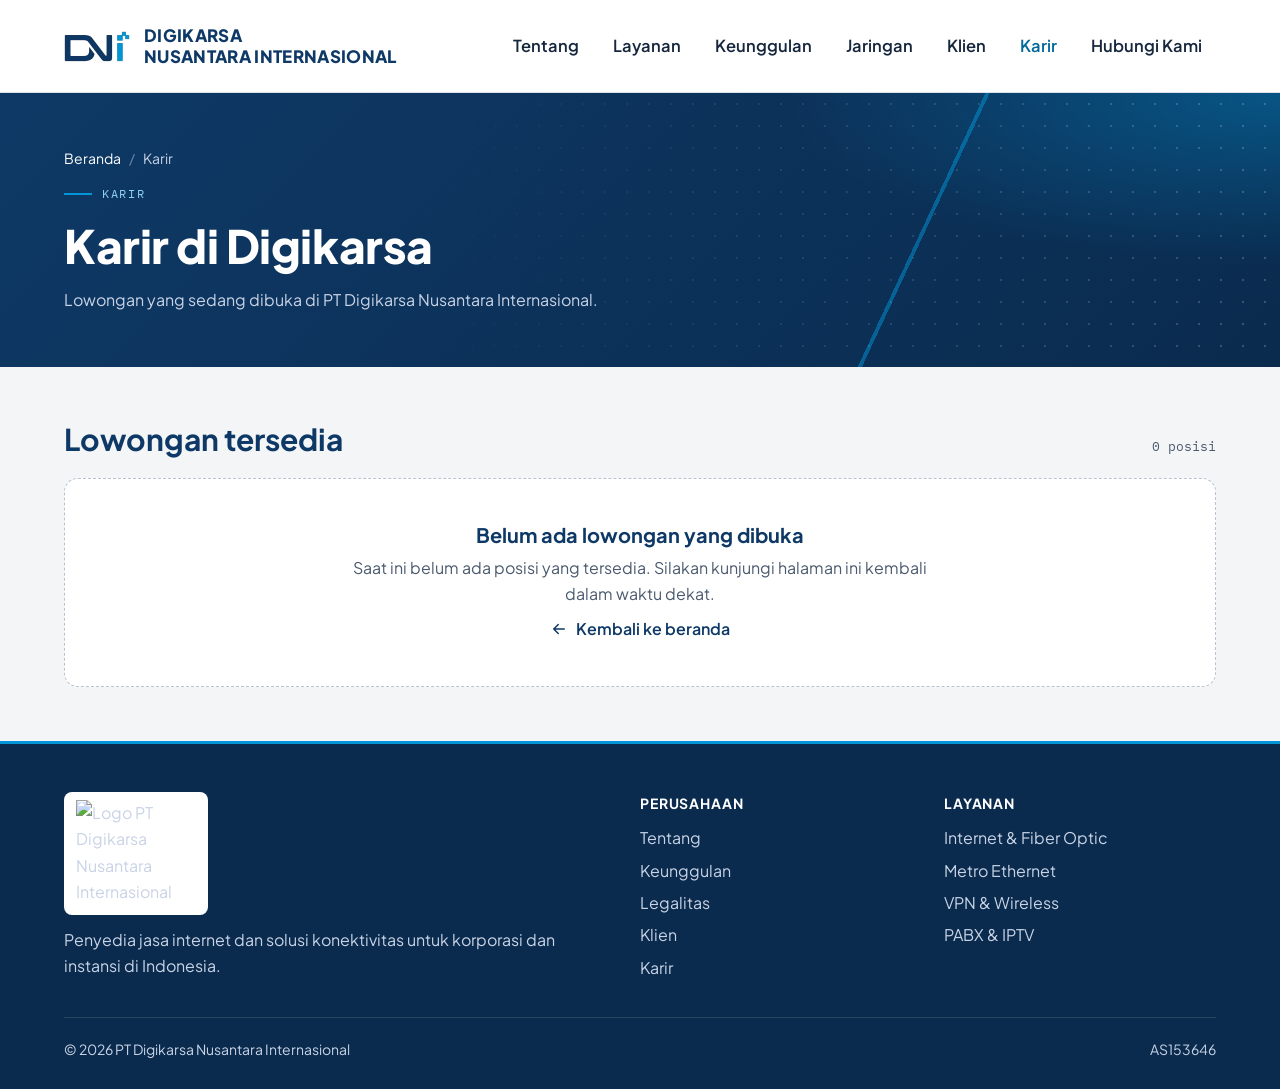
==== karir/index.html @ 38e422ee "Update website (push)" ====
<!DOCTYPE html>
<html lang="id">
<head>
<meta charset="utf-8">
<meta name="viewport" content="width=device-width, initial-scale=1, viewport-fit=cover">
<title>Karir | PT Digikarsa Nusantara Internasional</title>
<meta name="description" content="Informasi lowongan kerja di PT Digikarsa Nusantara Internasional.">
<link rel="canonical" href="https://www.digikarsa.co.id/karir/">
<meta name="robots" content="index, follow">
<link rel="preconnect" href="https://fonts.googleapis.com">
<link rel="preconnect" href="https://fonts.gstatic.com" crossorigin>
<link rel="stylesheet" href="https://fonts.googleapis.com/css2?family=IBM+Plex+Mono:wght@500;600&amp;family=Plus+Jakarta+Sans:wght@400;500;600;700;800&amp;display=swap">
<link rel="stylesheet" href="/assets/css/style.css">
<link rel="stylesheet" href="/assets/css/karir.css">
<script src="/assets/js/main.js" defer></script>

<!-- Favicon (samakan dengan index.html, path diawali "/" karena halaman ada di folder /karir/) -->
<link rel="icon" type="image/png" href="/assets/img/favicon/favicon-96x96.png" sizes="96x96">
<link rel="icon" type="image/svg+xml" href="/assets/img/favicon/favicon.svg">
<link rel="shortcut icon" href="/favicon.ico">
<link rel="apple-touch-icon" sizes="180x180" href="/assets/img/favicon/apple-touch-icon.png">
<meta name="theme-color" content="#0e3966">

<!-- Open Graph -->
<meta property="og:type" content="website">
<meta property="og:site_name" content="Digikarsa Nusantara Internasional">
<meta property="og:title" content="Karir | PT Digikarsa Nusantara Internasional">
<meta property="og:description" content="Informasi lowongan kerja di PT Digikarsa Nusantara Internasional.">
<meta property="og:url" content="https://www.digikarsa.co.id/karir/">
<meta property="og:image" content="https://www.digikarsa.co.id/assets/img/og-image.jpg">
<meta property="og:locale" content="id_ID">
<meta name="twitter:card" content="summary_large_image">

</head>
<body class="page-karir">

<header class="site-header">
  <div class="wrap">
    <a class="brand" href="/" aria-label="Digikarsa Nusantara Internasional, ke beranda">
      <img src="/assets/img/dni.png" alt="Logo DNI">
      <span>DIGIKARSA<br>NUSANTARA INTERNASIONAL</span>
    </a>
    <button class="nav-toggle" type="button" aria-label="Buka menu" aria-expanded="false" aria-controls="menu-utama">
      <svg class="icon-open" viewBox="0 0 24 24" fill="none" stroke="currentColor" stroke-width="2" stroke-linecap="round" aria-hidden="true"><path d="M4 7h16M4 12h16M4 17h16"/></svg>
      <svg class="icon-close" viewBox="0 0 24 24" fill="none" stroke="currentColor" stroke-width="2" stroke-linecap="round" aria-hidden="true"><path d="M6 6l12 12M18 6 6 18"/></svg>
    </button>
    <nav class="nav" id="menu-utama" aria-label="Navigasi utama">
      <a href="/#tentang">Tentang</a>
      <a href="/#layanan">Layanan</a>
      <a href="/#keunggulan">Keunggulan</a>
      <a href="/#jaringan">Jaringan</a>
      <a href="/#klien">Klien</a>
      <a href="/karir/" aria-current="page">Karir</a>
      <a href="/#kontak">Hubungi Kami</a>
    </nav>
  </div>
</header>

<main>

  <section class="page-hero">
    <div class="wrap">
      <nav class="breadcrumb" aria-label="Breadcrumb"><a href="/">Beranda</a><span aria-hidden="true">/</span><span aria-current="page">Karir</span></nav>
      <p class="eyebrow">Karir</p>
      <h1>Karir di Digikarsa</h1>
      <p>Lowongan yang sedang dibuka di PT Digikarsa Nusantara Internasional.</p>
    </div>
  </section>

  <section class="section">
    <div class="wrap">
      <div class="jobs__head">
        <h2>Lowongan tersedia</h2>
        <span class="jobs__count">0 posisi</span>
      </div>
      
      <div class="jobs-empty">
        <h3>Belum ada lowongan yang dibuka</h3>
        <p>Saat ini belum ada posisi yang tersedia. Silakan kunjungi halaman ini kembali dalam waktu dekat.</p>
        <a class="back-link" href="/"><svg viewBox="0 0 24 24" fill="none" stroke="currentColor" stroke-width="2" stroke-linecap="round" stroke-linejoin="round" aria-hidden="true"><path d="M19 12H5M11 18l-6-6 6-6"/></svg>Kembali ke beranda</a>
      </div>
    </div>
  </section>
</main>

<footer class="site-footer">
  <div class="wrap">
    <div class="footer__grid">
      <div class="footer__brand">
        <span class="logo-chip"><img src="/assets/img/logo.png" alt="Logo PT Digikarsa Nusantara Internasional"></span>
        <p>Penyedia jasa internet dan solusi konektivitas untuk korporasi dan instansi di Indonesia.</p>
      </div>
      <div>
        <h4>Perusahaan</h4>
        <ul>
          <li><a href="/#tentang">Tentang</a></li>
          <li><a href="/#keunggulan">Keunggulan</a></li>
          <li><a href="/#legalitas">Legalitas</a></li>
          <li><a href="/#klien">Klien</a></li>
          <li><a href="/karir/">Karir</a></li>
        </ul>
      </div>
      <div>
        <h4>Layanan</h4>
        <ul>
          <li><a href="/#layanan">Internet &amp; Fiber Optic</a></li>
          <li><a href="/#layanan">Metro Ethernet</a></li>
          <li><a href="/#layanan">VPN &amp; Wireless</a></li>
          <li><a href="/#layanan">PABX &amp; IPTV</a></li>
        </ul>
      </div>
    </div>
    <div class="footer__bottom">
      <span>© 2026 PT Digikarsa Nusantara Internasional</span>
      <span>AS153646</span>
    </div>
  </div>
</footer>

</body>
</html>
---- assets/css/style.css ----
/* Layout: navy masthead with diagonal photo panel (from the compro cover), then light sections on a 1200px column. Single light brand look by choice.
   Brand palette: #0295d7 (biru), #0e3966 (navy), #f3f5f6 (latar). Turunan di bawah hanya shade/tint untuk kontras teks. */
:root {
  --navy: #0e3966;
  --navy-deep: #0a2b4e;   /* shade navy untuk footer */
  --navy-soft: #164b82;   /* hover tombol navy */
  --sky: #0295d7;
  --sky-text: #016a9b;    /* biru untuk teks kecil di latar terang */
  --sky-soft: #8fd0ef;    /* biru untuk teks kecil di latar navy */
  --ground: #f3f5f6;
  --surface: #ffffff;
  --ink: #15263d;
  --muted: #4b5a6e;
  --line: #dce2e7;
  --iso:#0d5aaa;
  --font-display: "Plus Jakarta Sans", "Segoe UI", system-ui, sans-serif;
  --font-body: "Plus Jakarta Sans", "Segoe UI", system-ui, sans-serif;
  --font-data: "IBM Plex Mono", ui-monospace, "Consolas", monospace;
  --wrap: 1200px;
  --radius: 10px;
  color-scheme: light;
}

* { box-sizing: border-box; }
html { scroll-behavior: smooth; }
body {
  margin: 0;
  background: var(--ground);
  color: var(--ink);
  font-family: var(--font-body);
  font-size: 16px;
  line-height: 1.65;
}
img { max-width: 100%; display: block; }
main { overflow-x: clip; }
a { color: var(--navy); }
a:focus-visible, button:focus-visible, input:focus-visible, select:focus-visible, textarea:focus-visible {
  outline: 3px solid var(--sky);
  outline-offset: 2px;
}

[tabindex="-1"]:focus { outline: none; }
h1, h2, h3 { font-family: var(--font-display); text-wrap: balance; margin: 0; line-height: 1.2; }
p { margin: 0; }

.wrap { width: 100%; max-width: var(--wrap); margin-inline: auto; padding-inline: 24px; }
.section { padding-block: 88px; }
.section--white { background: var(--surface); }
.section--navy { background: var(--navy); }
/* Background berlapis untuk section Penanganan Masalah (navy) */
#penanganan, #metro-ethernet {
  position: relative;
  isolation: isolate;
  overflow: hidden;
  background:
    /* garis diagonal biru, senada dengan hero */
    linear-gradient(115deg, transparent 63%, rgba(2, 149, 215, .55) 63%, rgba(2, 149, 215, .55) 63.25%, transparent 63.25%),
    /* cahaya biru di pojok kanan atas dan kiri bawah */
    radial-gradient(55% 75% at 100% 0%, rgba(2, 149, 215, .38), transparent 70%),
    radial-gradient(45% 65% at 0% 100%, rgba(2, 149, 215, .24), transparent 70%),
    /* gradasi navy ke navy gelap */
    linear-gradient(135deg, var(--navy) 0%, var(--navy-deep) 100%);
}
/* Lapisan 1: gambar samar */
#penanganan::before, #metro-ethernet::before {
  content: "";
  position: absolute; inset: 0; z-index: -1;
  background: var(--section-bg) center / cover no-repeat;
  opacity: .10;
  filter: brightness(0) invert(1);   /* membuat garis placeholder jadi putih — HAPUS baris ini saat memakai foto */
  pointer-events: none;
}
/* Lapisan 2: pola titik, memudar ke atas dan bawah */
#penanganan::after, #metro-ethernet::after {
  content: "";
  position: absolute; inset: 0; z-index: -1;
  background-image: radial-gradient(rgba(255, 255, 255, .22) 1px, transparent 1.6px);
  background-size: 22px 22px;
  -webkit-mask-image: linear-gradient(to bottom, transparent, #000 25%, #000 75%, transparent);
          mask-image: linear-gradient(to bottom, transparent, #000 25%, #000 75%, transparent);
  pointer-events: none;
}

.eyebrow {
  font-family: var(--font-data);
  font-size: 12px;
  letter-spacing: .14em;
  text-transform: uppercase;
  color: var(--sky-text);
  display: flex;
  align-items: center;
  gap: 10px;
}
.eyebrow::before { content: ""; width: 28px; height: 2px; background: var(--sky); }
.section-head { display: grid; gap: 14px; max-width: 720px; margin-bottom: 48px; }
.section-head--tight { margin-bottom: 0; }

/* Anchor & scroll per section: beri ruang untuk header sticky (= tinggi navbar) */
:root { --header-h: 92px; }
[data-snap] { scroll-margin-top: var(--header-h); }

/* ---------- Background tipis per section terang ----------
   Ganti gambar cukup di blok ini. Atur ketipisan lewat --section-bg-opacity
   (0.04 = sangat tipis, 0.12 = lebih terlihat). */
#tentang    { --section-bg: url("../img/gedung.jpg"); }
#layanan    { --section-bg: url("../img/bg/server1.jpg"); }
#keunggulan { --section-bg: url("../img/bg/server2.png"); }
#legalitas  { --section-bg: url("../img/bg/server4.png"); }
#klien      { --section-bg: url("../img/bg/klien.svg"); }
#mitra     { --section-bg: url("../img/bg/mitra.svg"); }
#kontak     { --section-bg: url("../img/bg/kontak.svg"); }

#tentang, #layanan, #keunggulan, #jaringan, #legalitas, #klien, #mitra, #kontak {
  position: relative;
  isolation: isolate;               /* menjaga gambar tetap di belakang konten */
  --section-bg-opacity: .13;
}
#tentang::before, #layanan::before, #keunggulan::before, #jaringan::before,
#legalitas::before, #klien::before, #mitra::before, #kontak::before {
  content: "";
  position: absolute; inset: 0; z-index: -1;
  background: var(--section-bg) center / cover no-repeat;
  opacity: var(--section-bg-opacity);
  pointer-events: none;
}

/* ---------- Animate on scroll (dikendalikan assets/js/main.js) ----------
   Elemen hanya disembunyikan jika JS aktif (html.js). */
html.js [data-aos] {
  opacity: 0;
  transition: opacity .7s ease, transform .7s cubic-bezier(.2, .7, .2, 1);
  transition-delay: var(--aos-delay, 0ms);
  will-change: opacity, transform;
}
html.js [data-aos="fade-up"]    { transform: translateY(28px); }
html.js [data-aos="fade-right"] { transform: translateX(-32px); }
html.js [data-aos="fade-left"]  { transform: translateX(32px); }
html.js [data-aos="zoom"]       { transform: scale(.94); }
html.js [data-aos].aos-in { opacity: 1; transform: none; }
@media (prefers-reduced-motion: reduce) {
  html.js [data-aos] { opacity: 1; transform: none; transition: none; }
}
.section-head h2 { font-size: clamp(28px, 3.2vw, 40px); color: var(--navy); font-weight: 800; }
.section-head p { color: var(--muted); max-width: 62ch; }

/* ---------- Header ---------- */
.site-header {
  position: sticky;
  top: env(safe-area-inset-top, 0px);
  z-index: 20;
  background: var(--surface);
  border-bottom: 1px solid var(--line);
}
.site-header .wrap { display: flex; align-items: center; justify-content: space-between; gap: 32px; min-height: var(--header-h); padding-block: 12px; flex-wrap: wrap; }
.brand { display: flex; align-items: center; gap: 14px; text-decoration: none; color: var(--navy); }
.brand img { width: 66px; height: auto; }
.brand span { font-family: var(--font-display); font-weight: 800; font-size: 17px; line-height: 1.25; letter-spacing: .02em; }
.nav { display: flex; align-items: center; gap: 6px; flex-wrap: wrap; }
.nav a { text-decoration: none; color: var(--ink); font-weight: 600; font-size: 16.5px; padding: 12px 14px; border-radius: 8px; }

.btn {
  display: inline-flex; align-items: center; justify-content: center; gap: 8px;
  min-height: 46px; padding: 0 22px; border-radius: 8px; border: 0;
  font: 700 15px/1 var(--font-body); text-decoration: none; cursor: pointer;
}
.btn--primary { background: var(--navy); color: #ffffff; }
.btn--primary:hover { background: var(--navy-soft); }
.btn--light { background: #ffffff; color: var(--navy); }
.btn--light:hover { background: var(--ground); }
.btn--ghost { background: transparent; color: #ffffff; box-shadow: inset 0 0 0 1.5px rgba(255,255,255,.55); }
.btn--ghost:hover { background: rgba(255,255,255,.08); }
.nav .btn { margin-left: 8px; color: #ffffff; }
.nav .btn:hover { background: var(--navy-soft); color: #ffffff; }

/* Tombol hamburger: hanya tampil di layar kecil */
.nav-toggle {
    display: none; width: 52px; height: 52px; flex: none;
  align-items: center; justify-content: center;
  border: 1px solid var(--line); border-radius: 10px; background: var(--surface);
  color: var(--navy); cursor: pointer;
}
.nav-toggle svg { width: 28px; height: 28px; }
.nav-toggle .icon-close { display: none; }
.site-header.is-open .nav-toggle .icon-open { display: none; }
.site-header.is-open .nav-toggle .icon-close { display: block; }

/* ---------- Hero ---------- */
.hero { position: relative; background: var(--navy); color: #ffffff; overflow: hidden; }
.hero__photo {
  position: absolute; inset: 0 0 0 46%;
  background: url("../img/gedung.jpg") center / cover no-repeat;
  clip-path: polygon(22% 0, 100% 0, 100% 100%, 0 100%);
}
.hero__photo::after { content: ""; position: absolute; inset: 0; background: rgba(11, 26, 54, .38); }
.hero__line {
  position: absolute; inset: 0 0 0 calc(46% - 22px);
  background: var(--sky);
  clip-path: polygon(22% 0, calc(22% + 5px) 0, 5px 100%, 0 100%);
}
/* Hero ringkas: jarak dan ukuran judul ikut tinggi layar (vh) agar muat di laptop pendek */
.hero .wrap { position: relative; padding-block: clamp(32px, 6vh, 64px) clamp(28px, 5vh, 48px); display: grid; gap: clamp(24px, 4.5vh, 40px); }
.hero__copy { max-width: 640px; display: grid; gap: clamp(12px, 2vh, 18px); }
.hero__copy .eyebrow { color: var(--sky-soft); }
.hero h1 { font-size: clamp(28px, min(3.6vw, 5.6vh), 48px); font-weight: 800; letter-spacing: -.01em; }
.hero h1 em { font-style: normal; color: var(--sky-soft); }
.hero__copy p { color: #d6deee; font-size: 17px; max-width: 54ch; }
.hero__cta { display: flex; gap: 12px; flex-wrap: wrap; margin-top: 4px; }
  
.stats__grid {
  position: relative; z-index: 2;
  display: grid; grid-template-columns: repeat(4, minmax(0, 1fr));
  background: var(--surface); color: var(--ink); border-radius: var(--radius);
  box-shadow: 0 18px 40px rgba(11, 26, 54, .25);
  border-top: 3px solid var(--sky);
}
.stat { padding: clamp(14px, 2.6vh, 22px) 24px; display: grid; gap: 2px; border-left: 1px solid var(--line); }
.stat:first-child { border-left: 0; }
.stat strong { font-family: var(--font-display); font-size: clamp(22px, 3.4vh, 28px); color: var(--navy); font-variant-numeric: tabular-nums; line-height: 1.1; }
.stat span { color: var(--muted); font-size: 14px; }

/* ---------- Tentang ---------- */
.about { display: grid; grid-template-columns: minmax(0, 5fr) minmax(0, 6fr); gap: 56px; align-items: center; }
.about__img { border-radius: var(--radius); aspect-ratio: 4 / 3.4; object-fit: cover; width: 100%; }
.about__body { display: grid; gap: 28px; }
.about__block { display: grid; gap: 8px; }
.about__block h3 { font-size: 20px; color: var(--navy); }
.about__block p { color: var(--muted); }
.asn {
  display: inline-flex; gap: 10px; align-items: baseline; justify-self: start;
  font-family: var(--font-data); font-size: 13px; color: var(--navy);
  background: var(--ground); border: 1px solid var(--line); border-radius: 6px; padding: 8px 12px;
}
.asn b { font-weight: 600; }

/* ---------- Layanan ---------- */
.services { display: grid; grid-template-columns: repeat(3, minmax(0, 1fr)); gap: 20px; }
.service {
  background: var(--surface); border: 1px solid var(--line); border-radius: var(--radius);
  padding: 28px; display: grid; gap: 12px; align-content: start;
}
.service svg { width: 40px; height: 40px; color: var(--sky); }
.service h3 { font-size: 19px; color: var(--navy); }
.service p { color: var(--muted); font-size: 15px; }

/* ---------- Metro Ethernet ---------- */
.metro { background: var(--navy); color: #ffffff; }
.metro__grid { display: grid; grid-template-columns: minmax(0, 1fr) minmax(0, 1fr); gap: 56px; align-items: center; }
.metro .eyebrow { color: var(--sky-soft); }
.metro h2 { font-size: clamp(28px, 3.2vw, 40px); font-weight: 800; }
.metro__copy { display: grid; gap: 18px; }
.metro__copy p { color: #c9d3e6; }
.metro__speed { font-family: var(--font-data); font-size: 15px; color: var(--sky-soft); }
.metro__speed b { font-family: var(--font-display); font-size: 56px; font-weight: 800; color: #ffffff; margin-right: 6px; }
.metro__scope { display: flex; flex-wrap: wrap; gap: 8px; }
.metro__scope span { border: 1px solid rgba(255,255,255,.28); border-radius: 999px; padding: 6px 14px; font-size: 14px; color: #e6ecf6; }
.metro__img { border-radius: var(--radius); background: #ffffff; padding: 12px; }

/* ---------- Keunggulan + SLA ---------- */
.why { display: grid; grid-template-columns: minmax(0, 1fr) minmax(0, 1fr); gap: 56px; }
.why h3 { font-size: 22px; color: var(--navy); margin-bottom: 20px; }
.adv-list { list-style: none; margin: 0; padding: 0;padding-top: 4vh ; display: grid; gap: 0; }
.adv-list li { display: grid; grid-template-columns: 44px minmax(0, 1fr); gap: 16px; padding-block: 16px; border-top: 1px solid var(--line); }
.adv-list li:last-child { border-bottom: 1px solid var(--line); }
.adv-ico { width: 44px; height: 44px; border-radius: 8px; background: var(--sky); color: #ffffff; display: grid; place-items: center; }
.adv-ico svg { width: 22px; height: 22px; color: white;}
.adv-list strong { display: block; color: var(--ink); }
.adv-list span { color: var(--muted); font-size: 15px; }

.sla { background: var(--navy); color: #ffffff; border-radius: var(--radius); padding: 32px; display: grid; gap: 20px; align-content: start; }
.sla h3 { color: #ffffff; margin: 0; }
.sla__uptime { display: flex; align-items: baseline; gap: 12px; flex-wrap: wrap; padding-bottom: 20px; border-bottom: 1px solid rgba(255,255,255,.18); }
.sla__uptime b { font-family: var(--font-display); font-size: 64px; line-height: 1; color: var(--sky); font-variant-numeric: tabular-nums; }
.sla__uptime span { color: #c9d3e6; }
.sla ul { list-style: none; margin: 0; padding: 0; display: grid; gap: 14px; }
.sla li { display: grid; grid-template-columns: 22px minmax(0, 1fr); gap: 12px; color: #e3e9f4; font-size: 15px; }
.sla li svg { width: 22px; height: 22px; color: var(--sky); margin-top: 2px; }

/* ---------- Jaringan ---------- */
.net { display: grid; grid-template-columns: minmax(0, 7fr) minmax(0, 5fr); gap: 48px; align-items: start; }
.net figure { margin: 0; background: var(--surface); border: 1px solid var(--line); border-radius: var(--radius); padding: 12px; }
.net figcaption { font-size: 13px; color: var(--muted); padding: 10px 4px 2px; }
.net__facts { display: grid; gap: 22px; }
.net__facts p { color: var(--muted); }
.fact-table { width: 100%; border-collapse: collapse; font-size: 15px; }
.fact-table th, .fact-table td { text-align: left; padding: 12px 0; border-top: 1px solid var(--line); vertical-align: top; }
.fact-table th { color: var(--muted); font-weight: 500; width: 46%; }
.fact-table td { font-family: var(--font-data); color: var(--navy); font-weight: 600; }

/* Section navy (Penanganan Masalah) */
.section--navy { background: var(--navy); color: #ffffff; }
.section--navy .eyebrow { color: var(--sky-soft); }
.section--navy .section-head h2 { color: #ffffff; }
.section--navy .section-head p { color: #c9d3e6; }

.sop { margin-top: 0; }
.sop h3 { font-size: 22px; color: var(--navy); margin-bottom: 8px; }
.sop > p { color: var(--muted); margin-bottom: 28px; max-width: 70ch; }
.sop__steps { list-style: none; margin: 0; padding: 0; display: grid; grid-template-columns: repeat(4, minmax(0, 1fr)); gap: 16px; counter-reset: lvl; }
.sop__steps li { background: var(--surface); border: 1px solid var(--line); border-radius: var(--radius); padding: 24px; display: grid; gap: 6px; align-content: start; position: relative; }
.sop__lvl { font-family: var(--font-data); font-size: 12px; letter-spacing: .12em; text-transform: uppercase; color: var(--sky-text); }
.sop__steps strong { font-family: var(--font-display); font-size: 18px; color: var(--navy); }
.sop__steps span { color: var(--muted); font-size: 15px; }
.sop__time { margin-top: 10px; padding-top: 12px; border-top: 1px dashed var(--line); font-family: var(--font-data); font-size: 14px; color: var(--ink); }

/* ---------- Legalitas ---------- */
.legal-grid { display: grid; grid-template-columns: minmax(0, 7fr) minmax(0, 5fr); gap: 40px; align-items: start; }

/* Kiri: kartu sertifikasi ISO */
.iso-card {
  position: relative; overflow: hidden;
  background: var(--surface); border: 1px solid var(--line); border-radius: 16px;
  box-shadow: 0 18px 40px rgba(14, 57, 102, .10);
  padding: clamp(24px, 3.8vh, 38px) clamp(22px, 2.6vw, 36px) clamp(20px, 3.2vh, 32px);
  display: grid; gap: clamp(16px, 3vh, 28px);
}
.iso-card::before {               /* garis aksen di atas kartu */
  content: ""; position: absolute; inset: 0 0 auto 0; height: 5px;
  background: linear-gradient(90deg, var(--navy), var(--sky));
}
.iso-card__head { display: grid; gap: 8px; }
.iso-card__label { font-family: var(--font-data); font-size: 12px; letter-spacing: .14em; text-transform: uppercase; color: var(--sky-text); }
.iso-card h3 { font-size: clamp(24px, 2.4vw, 32px); color: var(--navy); }
.iso-card__head p { color: var(--muted); max-width: 60ch; }

.iso-list { list-style: none; margin: 0; padding: 0; display: grid; grid-template-columns: repeat(3, minmax(0, 1fr)); }
.iso-list li { display: grid; justify-items: center; align-content: start; text-align: center; gap: 2px; padding: 4px 12px; border-left: 1px solid var(--line); }
.iso-list li:first-child { border-left: 0; }
.iso-list img { width: clamp(56px, 9vh, 88px); aspect-ratio: 1 / 1; object-fit: contain; margin-bottom: 8px; }
.iso-list b { font-family: var(--font-display); font-size: 18px; color: var(--navy); }
.iso-list span { font-size: 13px; color: var(--muted); }

/* Kanan: logo keanggotaan (tanpa teks) */
.member-block { display: grid; gap: 14px; }
.member-block__label { display: flex; align-items: center; gap: 10px; font-size: 18px; color: var(--navy); }
.member-block__label::before { content: ""; width: 22px; height: 3px; border-radius: 2px; background: var(--sky); }
.member-logos { list-style: none; margin: 0; padding: 0; display: grid; grid-template-columns: repeat(2, minmax(0, 1fr)); gap: 14px; }
.member-logos li {
  display: grid; place-items: center;
  height: clamp(92px, 16vh, 132px); padding: 16px 20px;
  background: var(--surface); border: 1px solid var(--line); border-radius: 14px;
  box-shadow: 0 6px 18px rgba(14, 57, 102, .06);
  transition: transform .2s ease, box-shadow .2s ease;
}
.member-logos li:hover { transform: translateY(-3px); box-shadow: 0 12px 26px rgba(14, 57, 102, .12); }
.member-logos li { grid-template: minmax(0, 1fr) / minmax(0, 1fr); }   /* kunci ukuran sel = ukuran kotak */
.member-logos img { width: 100%; height: 100%; object-fit: contain; }

@media (max-width: 1000px) {
  .legal-grid { grid-template-columns: minmax(0, 1fr); gap: 28px; }
}
@media (max-width: 760px) {
  .iso-list li { padding-inline: 6px; }
  .iso-list img { width: 52px; }
  .iso-list b { font-size: 15px; }
  .iso-list span { font-size: 12px; line-height: 1.4; }
}
@media (prefers-reduced-motion: reduce) {
  .member-logos li { transition: none; }
  .member-logos li:hover { transform: none; }
}

/* ---------- Klien & Mitra ---------- */
/* Placeholder logo: ganti <span class="logo-ph"> dengan <img src="assets/img/klien/nama.png"> saat logo resmi tersedia */
.logo-ph {
  display: grid; place-items: center; align-content: center; gap: 4px;
  background: var(--ground); border: 1.5px dashed #a9b6c4; border-radius: 8px;
  color: var(--muted); font-family: var(--font-data); font-size: 10px; letter-spacing: .08em; text-transform: uppercase;
}
.logo-ph svg { width: 22px; height: 22px; color: #8796a8; }

.logo-grid { list-style: none; margin: 0; padding: 0; display: grid; gap: 12px; }
.logo-grid--clients { grid-template-columns: repeat(auto-fill, minmax(170px, 1fr)); }
.logo-grid--partners { grid-template-columns: repeat(auto-fill, minmax(140px, 1fr)); }
.logo-tile { background: var(--surface); border: 1px solid var(--line); border-radius: var(--radius); padding: 14px; display: grid; gap: 10px; align-content: start; text-align: center; }
.logo-grid--clients .logo-ph { aspect-ratio: 1 / 1; max-width: 100%; width: 96px; justify-self: center; }
.logo-grid--partners .logo-ph { aspect-ratio: 16 / 9; width: 100%; }
.logo-tile b { font-size: 13px; line-height: 1.35; color: var(--ink); font-weight: 600; }
.logo-tile--tbd b { color: var(--muted); font-weight: 500; font-style: italic; }
.partners { display: grid; }

/* Mitra: nama ditampilkan di dalam kotak placeholder; saat logo asli dipasang,
   nama otomatis disembunyikan secara visual (tetap terbaca screen reader). */
.logo-grid--partners .logo-tile { grid-template-areas: "logo"; }
.logo-grid--partners .logo-tile > * { grid-area: logo; }
.logo-grid--partners .logo-ph { font-size: 0; }
.logo-grid--partners .logo-ph + b { align-self: center; justify-self: center; padding: 6px; color: var(--muted); font-size: 12.5px; }
.logo-grid--partners img + b { width: 1px; height: 1px; overflow: hidden; clip-path: inset(50%); white-space: nowrap; }

/* Logo asli (pengganti placeholder) */
.logo-tile img { justify-self: center; object-fit: contain; max-width: 100%; }
.logo-grid--clients .logo-tile img { width: 96px; aspect-ratio: 1 / 1; }
.logo-grid--partners .logo-tile img { width: 100%; aspect-ratio: 16 / 9; }
.member img { width: 56px; height: 56px; object-fit: contain; }

/* ---------- Kontak ---------- */
.contact { display: grid; grid-template-columns: minmax(0, 5fr) minmax(0, 7fr); gap: 48px; }
.contact__info { background: var(--navy); color: #ffffff; border-radius: var(--radius); padding: 40px 36px; display: grid; gap: 28px; align-content: start; }
.contact__info h2 { font-size: clamp(30px, 3.2vw, 40px); font-weight: 800; }
.contact__item { display: grid; grid-template-columns: 40px minmax(0, 1fr); gap: 14px; }
.contact__item svg { width: 40px; height: 40px; padding: 9px; border-radius: 50%; background: rgba(255,255,255,.1); color: var(--sky-soft); }
.contact__item small { display: block; font-family: var(--font-data); font-size: 12px; letter-spacing: .1em; text-transform: uppercase; color: var(--sky-soft); }
.contact__item div { color: #ffffff; }
.contact__item a { color: #ffffff; }

.contact__item a { text-decoration: none; }
.contact__item a:hover { text-decoration: underline; }

/* Peta lokasi */
.map { display: grid; gap: 12px; min-width: 0; }
.map__frame {
  position: relative; min-height: 420px; height: 100%;
  border-radius: var(--radius); overflow: hidden;
  background: var(--surface); border: 1px solid var(--line);
}
.map__fallback {
  position: absolute; inset: 0; display: grid; place-items: center; padding: 24px; text-align: center;
  color: var(--muted); font-size: 14px;
}
.map__frame iframe { position: absolute; inset: 0; width: 100%; height: 100%; border: 0; background: transparent; }
.map__link { justify-self: start; font-weight: 600; color: var(--sky-text); }

/* ---------- Footer ---------- */
.site-footer { background: var(--navy-deep); color: #c9d3e6; padding-block: 48px 28px; border-top: 3px solid var(--sky); }
.footer__grid { display: grid; grid-template-columns: minmax(0, 2fr) minmax(0, 1fr) minmax(0, 1fr); gap: 32px; }
.footer__brand { display: grid; gap: 12px; }
.footer__brand .logo-chip { background: #ffffff; border-radius: 8px; padding: 8px 12px; justify-self: start; }
.footer__brand .logo-chip img { width: 120px; }
.site-footer h4 { margin: 0 0 10px; font-size: 14px; color: #ffffff; letter-spacing: .06em; text-transform: uppercase; }
.site-footer ul { list-style: none; margin: 0; padding: 0; display: grid; gap: 6px; }
.site-footer a { color: #c9d3e6; text-decoration: none; }
.site-footer a:hover { color: #ffffff; text-decoration: underline; }
.footer__bottom { margin-top: 36px; padding-top: 20px; border-top: 1px solid rgba(255,255,255,.12); font-size: 14px; display: flex; justify-content: space-between; gap: 12px; flex-wrap: wrap; }

/* ---------- Satu section = satu layar (desktop, lebar > 1100px) ----------
   Setiap section setinggi layar di bawah navbar, konten di tengah.
   Ukuran jarak, judul, gambar, dan kartu ikut tinggi layar (vh) agar tidak melebihi layar. */
@media (min-width: 1101px) {
  main > section {
    min-height: calc(100vh - var(--header-h));
    min-height: calc(100svh - var(--header-h));
    display: flex; flex-direction: column; justify-content: center;
  }
  main > section:not(.hero) { padding-block: clamp(20px, 4vh, 56px); }
  main > section > .wrap { width: 100%; }

  .section-head { max-width: 920px; margin-bottom: clamp(14px, 3vh, 36px); gap: clamp(6px, 1.2vh, 14px); }
  .section-head h2 { font-size: clamp(24px, min(2.8vw, 4.6vh), 38px); }
  .section-head p { max-width: 86ch; line-height: 1.55; }

  /* Tentang */
  .about__img { aspect-ratio: auto; height: clamp(240px, calc(100svh - var(--header-h) - 120px), 460px); }
  .about__body { gap: clamp(12px, 2.4vh, 26px); }

  /* Layanan */
  .services { gap: clamp(10px, 1.8vh, 18px); }
  .service { padding: clamp(14px, 2.4vh, 26px) 22px; gap: clamp(4px, 1vh, 10px); }
  .service svg { width: clamp(26px, 4.4vh, 36px); height: clamp(26px, 4.4vh, 36px); }
  .service h3 { font-size: 17.5px; }
  .service p { font-size: 14.5px; line-height: 1.55; }

  /* Metro Ethernet */
  .metro__copy { gap: clamp(10px, 2vh, 18px); }
  .metro__speed b { font-size: clamp(36px, 6.4vh, 56px); }
  .metro__img { max-height: calc(100svh - var(--header-h) - 80px); object-fit: contain; }

  /* Keunggulan */
  .adv-list li { padding-block: clamp(6px, 1.3vh, 14px); line-height: 1.45; }
  .adv-list span { font-size: 14.5px; }
  .sla li { font-size: 14.5px; line-height: 1.5; }
  .sla { padding: clamp(18px, 3.2vh, 30px); gap: clamp(10px, 2vh, 18px); }
  .sla__uptime { padding-bottom: clamp(10px, 2vh, 18px); }
  .sla__uptime b { font-size: clamp(32px, 6.6vh, 60px); }
  .sla h3 { font-size: clamp(18px, 3vh, 22px); }
  .sla ul { gap: clamp(6px, 1.4vh, 12px); }

  /* Jaringan */
  .net figure img { max-height: calc(100svh - var(--header-h) - 260px); width: auto; margin-inline: auto; }
  .fact-table th, .fact-table td { padding-block: clamp(6px, 1.3vh, 12px); }
  .net__facts { gap: clamp(12px, 2vh, 20px); }

  /* Legalitas */
  .badge { padding: clamp(10px, 2vh, 18px) 12px; }
  .badge img { width: clamp(52px, 9vh, 84px); }
  .legal p { margin-bottom: clamp(10px, 2vh, 18px); }
  .member { padding: clamp(10px, 1.6vh, 16px); }

  /* Klien: 7 kolom, logo lebih kecil */
  .logo-grid--clients { grid-template-columns: repeat(7, minmax(0, 1fr)); gap: 10px; }
  .logo-grid--clients .logo-tile { padding: clamp(8px, 1.4vh, 12px); gap: 6px; }
  .logo-grid--clients .logo-ph,
  .logo-grid--clients .logo-tile img { width: clamp(48px, 9vh, 80px); }
  .logo-grid--clients .logo-tile b { font-size: 12.5px; }

  /* Mitra: 7 kolom x 4 baris */
  .logo-grid--partners { grid-template-columns: repeat(7, minmax(0, 1fr)); gap: 10px; }
  .logo-grid--partners .logo-tile { padding: 8px; }
  .logo-grid--partners .logo-ph,
  .logo-grid--partners .logo-tile img { aspect-ratio: auto; height: clamp(44px, 8.6vh, 72px); }

  /* Kontak */
  .contact__info { padding: clamp(22px, 4vh, 40px) 32px; gap: clamp(14px, 3vh, 28px); }
  .map__frame { min-height: clamp(260px, 52vh, 420px); }
}
/* ---------- Responsive ---------- */
@media (max-width: 1100px) {
  :root { --header-h: 80px; }
  .site-header .wrap { flex-wrap: nowrap; padding-block: 10px; gap: 16px; }
  .brand { gap: 12px; min-width: 0; }
  .brand img { width: 56px; }
  .brand span { font-size: 15px; }
  .nav-toggle { display: inline-flex; }
  .nav {
    display: none;
    position: absolute; top: 100%; left: 0; right: 0;
    flex-direction: column; align-items: stretch; gap: 0;
    background: var(--surface);
    border-bottom: 1px solid var(--line);
    box-shadow: 0 16px 28px rgba(14, 57, 102, .12);
    padding: 8px 16px 20px;
  }
  .site-header.is-open .nav { display: flex; }
  .nav a { padding: 16px 8px; font-size: 17px; border-radius: 0; border-bottom: 1px solid var(--line); }  
  .nav a:hover { background: transparent; color: var(--sky-text); }
  .nav .btn { margin-left: 10px; min-height: 52px; padding: 0 26px; font-size: 16.5px; color: #ffffff; }
  .nav .btn:hover { color: #ffffff; background: var(--navy-soft); }
}
@media (max-width: 1000px) {
  .services { grid-template-columns: repeat(2, minmax(0, 1fr)); }
  .sop__steps { grid-template-columns: repeat(2, minmax(0, 1fr)); }
  .stats__grid { grid-template-columns: repeat(2, minmax(0, 1fr)); }
  .stat:nth-child(3) { border-left: 0; }
  .stat:nth-child(n+3) { border-top: 1px solid var(--line); }
  .about, .metro__grid, .why, .net, .legal, .contact { grid-template-columns: minmax(0, 1fr); gap: 36px; }
}
@media (max-width: 760px) {
  .section { padding-block: 64px; }
  .hero__photo { inset: 0; clip-path: none; opacity: .35; }
  .hero__line { display: none; }
  .hero .wrap { padding-block: 28px 24px; gap: 22px; }
  .hero__copy { gap: 12px; }
  .hero__copy .eyebrow { font-size: 11px; letter-spacing: .1em; }
  .hero h1 { font-size: clamp(26px, 7vw, 32px); }
  .hero__copy p { font-size: 15px; line-height: 1.55; }
  .hero__cta .btn { min-height: 44px; padding: 0 16px; font-size: 14px; }
  /* Statistik tetap 2 x 2 dan ringkas di HP */
  .stat { padding: 12px 14px; }
  .stat strong { font-size: 20px; }
  .stat span { font-size: 12px; line-height: 1.4; }
  .sop__steps, .footer__grid { grid-template-columns: minmax(0, 1fr); }
  .badges { grid-template-columns: repeat(3, minmax(0, 1fr)); }
  .members { grid-template-columns: minmax(0, 1fr); }
  .wrap { padding-inline: 16px; }
  :root { --header-h: 72px; }
  .brand { gap: 10px; }
  .brand img { width: 48px; }
  .brand span { font-size: 13.5px; }
  .nav-toggle { width: 48px; height: 48px; }
  .map__frame { min-height: 320px; }

  /* Layanan: kartu ringkas, 2 kolom x 3 baris */
  .services { grid-template-columns: repeat(2, minmax(0, 1fr)); gap: 12px; }
  .service { padding: 16px; gap: 8px; }
  .service svg { width: 30px; height: 30px; }
  .service h3 { font-size: 15px; line-height: 1.3; }
  .service p { font-size: 13px; line-height: 1.5; }
}
@media (max-width: 420px) {
  .badges { grid-template-columns: minmax(0, 1fr); }
}
@media (prefers-reduced-motion: reduce) { html { scroll-behavior: auto; } }
---- assets/css/karir.css ----
/* =========================================================
   Halaman Karir (/karir/ dan /karir/<lowongan>.html)
   Dimuat setelah style.css; memakai token warna & font yang sama.
   ========================================================= */

/* Halaman karir tidak memakai aturan "satu section = satu layar" dari style.css */
.page-karir main > section { min-height: 0; display: block; padding-block: clamp(36px, 6vh, 64px); }

/* Menu aktif di navbar */
.nav a[aria-current="page"] { color: var(--sky-text); }

/* ---------- Header halaman (band navy) ---------- */
.page-hero {
  position: relative; isolation: isolate; overflow: hidden; color: #ffffff;
  background:
    linear-gradient(115deg, transparent 70%, rgba(2, 149, 215, .5) 70%, rgba(2, 149, 215, .5) 70.3%, transparent 70.3%),
    radial-gradient(55% 90% at 100% 0%, rgba(2, 149, 215, .38), transparent 70%),
    linear-gradient(135deg, var(--navy) 0%, var(--navy-deep) 100%);
}
.page-hero::after {
  content: ""; position: absolute; inset: 0; z-index: -1; pointer-events: none;
  background-image: radial-gradient(rgba(255, 255, 255, .2) 1px, transparent 1.6px);
  background-size: 22px 22px;
  -webkit-mask-image: linear-gradient(to right, transparent 30%, #000);
          mask-image: linear-gradient(to right, transparent 30%, #000);
}
.page-hero .wrap { display: grid; gap: 14px; }
.page-hero .eyebrow { color: var(--sky-soft); }
.page-hero h1 { font-size: clamp(30px, 4vw, 46px); font-weight: 800; letter-spacing: -.01em; }
.page-hero p { color: #c9d3e6; max-width: 62ch; }

.breadcrumb { display: flex; flex-wrap: wrap; align-items: center; gap: 8px; font-size: 14px; color: #c9d3e6; }
.breadcrumb a { color: #ffffff; text-decoration: none; }
.breadcrumb a:hover { text-decoration: underline; }
.breadcrumb [aria-hidden="true"] { opacity: .5; }

/* ---------- Chip info (lokasi, tipe, mode) ---------- */
.chips { list-style: none; margin: 0; padding: 0; display: flex; flex-wrap: wrap; gap: 8px; }
.chips li {
  display: inline-flex; align-items: center; gap: 6px;
  padding: 5px 12px; border-radius: 999px;
  background: var(--ground); border: 1px solid var(--line);
  font-size: 13.5px; line-height: 1.4; color: var(--ink);
}
.chips svg { width: 15px; height: 15px; flex: none; color: var(--sky-text); }
.chips--light li { background: rgba(255, 255, 255, .08); border-color: rgba(255, 255, 255, .22); color: #e6ecf6; }
.chips--light svg { color: var(--sky-soft); }

/* ---------- Daftar lowongan ---------- */
.jobs__head { display: flex; align-items: baseline; justify-content: space-between; gap: 12px; flex-wrap: wrap; margin-bottom: 20px; }
.jobs__head h2 { font-size: clamp(22px, 2.4vw, 30px); color: var(--navy); }
.jobs__count { font-family: var(--font-data); font-size: 13px; color: var(--muted); }

.job-list { list-style: none; margin: 0; padding: 0; display: grid; gap: 14px; }
.job-card {
  display: grid; grid-template-columns: minmax(0, 1fr) auto; gap: 12px 28px; align-items: center;
  padding: 22px 26px;
  background: var(--surface); border: 1px solid var(--line); border-radius: 14px;
  color: inherit; text-decoration: none;
  transition: border-color .2s ease, box-shadow .2s ease, transform .2s ease;
}
.job-card:hover { border-color: var(--sky); box-shadow: 0 12px 28px rgba(14, 57, 102, .10); transform: translateY(-2px); }
.job-card__main { display: grid; gap: 6px; min-width: 0; }
.job-card__dept { font-family: var(--font-data); font-size: 12px; letter-spacing: .12em; text-transform: uppercase; color: var(--sky-text); }
.job-card h3 { font-size: 20px; color: var(--navy); }
.job-card p { color: var(--muted); font-size: 15px; }
.job-card .chips { margin-top: 6px; }
.job-card__side { display: grid; justify-items: end; gap: 10px; text-align: right; }
.job-card__deadline { font-size: 13px; color: var(--muted); }
.job-card__cta { display: inline-flex; align-items: center; gap: 6px; font-weight: 700; color: var(--navy); }
.job-card__cta svg { width: 18px; height: 18px; transition: transform .2s ease; }
.job-card:hover .job-card__cta svg { transform: translateX(3px); }

.jobs-empty {
  display: grid; justify-items: center; gap: 8px; text-align: center;
  padding: 44px 28px; background: var(--surface);
  border: 1.5px dashed #b7c3d0; border-radius: 14px;
}
.jobs-empty h3 { font-size: 20px; color: var(--navy); }
.jobs-empty p { color: var(--muted); max-width: 52ch; }

/* ---------- Detail lowongan ---------- */
.job-detail__grid { display: grid; grid-template-columns: minmax(0, 1fr) minmax(280px, 340px); gap: 40px; align-items: start; }

.job-body {
  background: var(--surface); border: 1px solid var(--line); border-radius: 16px;
  padding: clamp(22px, 3vw, 38px); display: grid; gap: 10px;
}
.job-body h2 { font-size: 20px; color: var(--navy); margin-top: 22px; }
.job-body h2:first-child { margin-top: 0; }
.job-body p { color: var(--ink); }
.job-body ul { list-style: none; margin: 0; padding: 0; display: grid; gap: 8px; }
.job-body li { position: relative; padding-left: 22px; }
.job-body li::before { content: ""; position: absolute; left: 4px; top: .68em; width: 7px; height: 7px; border-radius: 50%; background: var(--sky); }

.job-aside { position: sticky; top: calc(var(--header-h) + 20px); display: grid; gap: 14px; }
.apply-card {
  position: relative; overflow: hidden;
  background: var(--surface); border: 1px solid var(--line); border-radius: 16px;
  box-shadow: 0 14px 32px rgba(14, 57, 102, .08);
  padding: 28px 24px 24px; display: grid; gap: 18px;
}
.apply-card::before { content: ""; position: absolute; inset: 0 0 auto 0; height: 5px; background: linear-gradient(90deg, var(--navy), var(--sky)); }
.apply-card dl { margin: 0; display: grid; gap: 12px; }
.apply-card dl div { display: grid; gap: 2px; }
.apply-card dt { font-family: var(--font-data); font-size: 11.5px; letter-spacing: .12em; text-transform: uppercase; color: var(--muted); }
.apply-card dd { margin: 0; font-weight: 600; color: var(--ink); }
.btn--block { width: 100%; min-height: 52px; }
.btn--block svg { width: 18px; height: 18px; }
.apply-card__note { font-size: 13px; color: var(--muted); }

.back-link { display: inline-flex; align-items: center; gap: 8px; font-weight: 600; color: var(--navy); text-decoration: none; }
.back-link:hover { text-decoration: underline; }
.back-link svg { width: 18px; height: 18px; }

/* ---------- Responsive ---------- */
@media (max-width: 1000px) {
  .job-detail__grid { grid-template-columns: minmax(0, 1fr); gap: 20px; }
  .job-aside { position: static; order: -1; }   /* ringkasan & tombol lamar tampil lebih dulu di HP */
}
@media (max-width: 760px) {
  .job-card { grid-template-columns: minmax(0, 1fr); padding: 18px; }
  .job-card__side { justify-items: start; text-align: left; }
}
@media (prefers-reduced-motion: reduce) {
  .job-card, .job-card__cta svg { transition: none; }
  .job-card:hover { transform: none; }
}
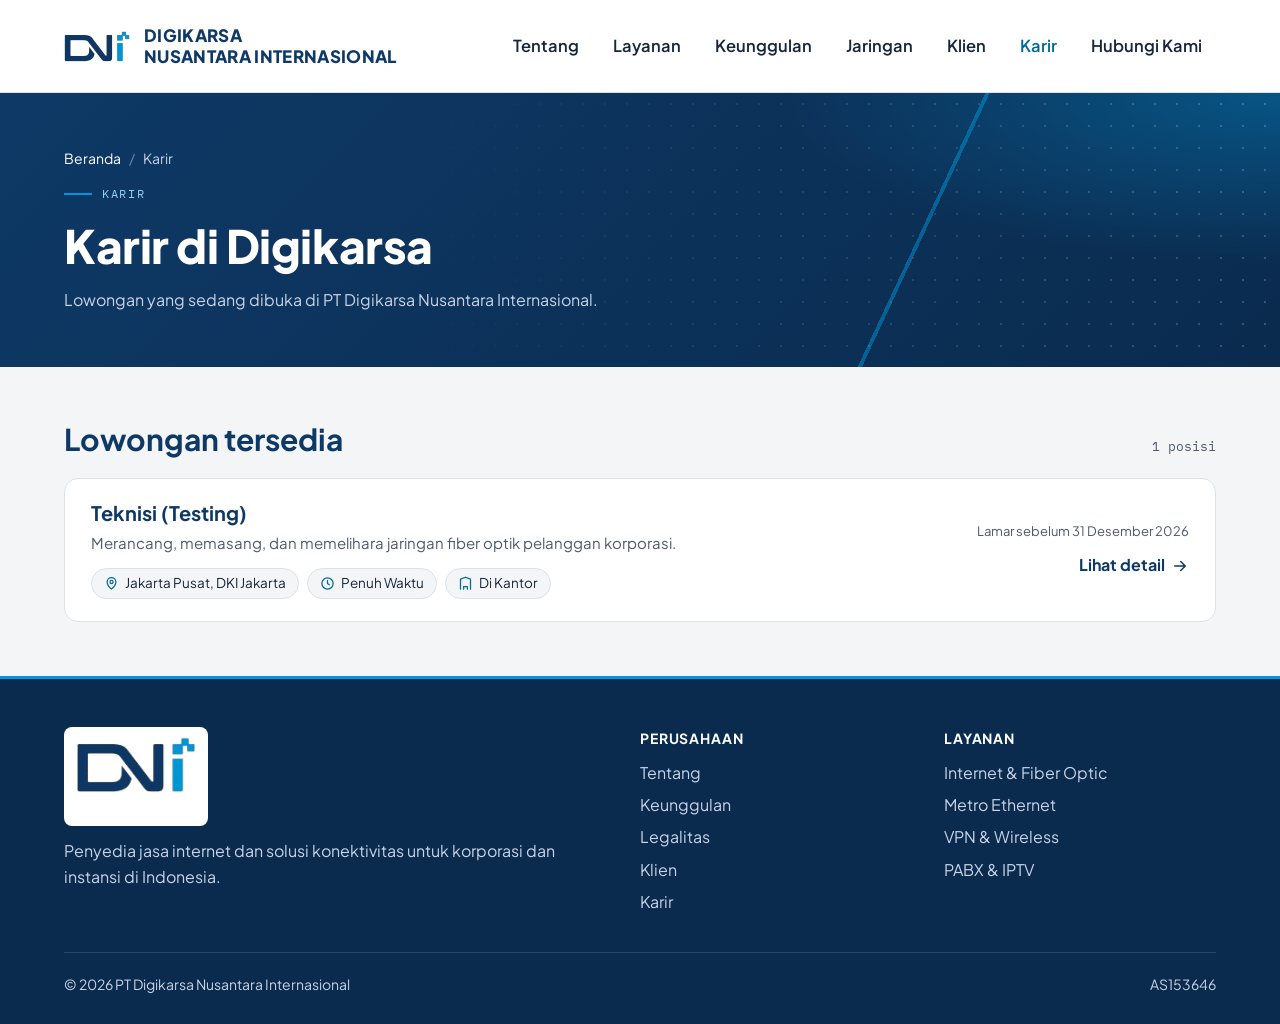
==== commit 07b9c914: "Update website (push)" ====
--- a/karir/index.html
+++ b/karir/index.html
@@ -4,7 +4,7 @@
 <meta charset="utf-8">
 <meta name="viewport" content="width=device-width, initial-scale=1, viewport-fit=cover">
 <title>Karir | PT Digikarsa Nusantara Internasional</title>
-<meta name="description" content="Informasi lowongan kerja di PT Digikarsa Nusantara Internasional.">
+<meta name="description" content="1 lowongan terbuka di PT Digikarsa Nusantara Internasional: Teknisi (Testing).">
 <link rel="canonical" href="https://www.digikarsa.co.id/karir/">
 <meta name="robots" content="index, follow">
 <link rel="preconnect" href="https://fonts.googleapis.com">
@@ -25,7 +25,7 @@
 <meta property="og:type" content="website">
 <meta property="og:site_name" content="Digikarsa Nusantara Internasional">
 <meta property="og:title" content="Karir | PT Digikarsa Nusantara Internasional">
-<meta property="og:description" content="Informasi lowongan kerja di PT Digikarsa Nusantara Internasional.">
+<meta property="og:description" content="1 lowongan terbuka di PT Digikarsa Nusantara Internasional: Teknisi (Testing).">
 <meta property="og:url" content="https://www.digikarsa.co.id/karir/">
 <meta property="og:image" content="https://www.digikarsa.co.id/assets/img/og-image.jpg">
 <meta property="og:locale" content="id_ID">
@@ -71,14 +71,24 @@
     <div class="wrap">
       <div class="jobs__head">
         <h2>Lowongan tersedia</h2>
-        <span class="jobs__count">0 posisi</span>
+        <span class="jobs__count">1 posisi</span>
       </div>
-      
-      <div class="jobs-empty">
-        <h3>Belum ada lowongan yang dibuka</h3>
-        <p>Saat ini belum ada posisi yang tersedia. Silakan kunjungi halaman ini kembali dalam waktu dekat.</p>
-        <a class="back-link" href="/"><svg viewBox="0 0 24 24" fill="none" stroke="currentColor" stroke-width="2" stroke-linecap="round" stroke-linejoin="round" aria-hidden="true"><path d="M19 12H5M11 18l-6-6 6-6"/></svg>Kembali ke beranda</a>
-      </div>
+      <ul class="job-list" data-aos-stagger="fade-up">
+      <li>
+        <a class="job-card" href="/karir/teknisi-testing.html">
+          <div class="job-card__main">
+            
+            <h3>Teknisi (Testing)</h3>
+            <p>Merancang, memasang, dan memelihara jaringan fiber optik pelanggan korporasi.</p>
+            <ul class="chips"><li><svg viewBox="0 0 24 24" fill="none" stroke="currentColor" stroke-width="2" stroke-linecap="round" stroke-linejoin="round" aria-hidden="true"><path d="M12 21s-7-6.2-7-11.5a7 7 0 0 1 14 0C19 14.8 12 21 12 21z"/><circle cx="12" cy="9.5" r="2.5"/></svg>Jakarta Pusat, DKI Jakarta</li><li><svg viewBox="0 0 24 24" fill="none" stroke="currentColor" stroke-width="2" stroke-linecap="round" stroke-linejoin="round" aria-hidden="true"><circle cx="12" cy="12" r="9"/><path d="M12 7v5l3 2"/></svg>Penuh Waktu</li><li><svg viewBox="0 0 24 24" fill="none" stroke="currentColor" stroke-width="2" stroke-linecap="round" stroke-linejoin="round" aria-hidden="true"><path d="M4 21V5l8-3 8 3v16M9 21v-4h6v4"/></svg>Di Kantor</li></ul>
+          </div>
+          <div class="job-card__side">
+            <span class="job-card__deadline">Lamar sebelum 31 Desember 2026</span>
+            <span class="job-card__cta">Lihat detail <svg viewBox="0 0 24 24" fill="none" stroke="currentColor" stroke-width="2" stroke-linecap="round" stroke-linejoin="round" aria-hidden="true"><path d="M5 12h14M13 6l6 6-6 6"/></svg></span>
+          </div>
+        </a>
+      </li>
+      </ul>
     </div>
   </section>
 </main>
@@ -87,7 +97,7 @@
   <div class="wrap">
     <div class="footer__grid">
       <div class="footer__brand">
-        <span class="logo-chip"><img src="/assets/img/logo.png" alt="Logo PT Digikarsa Nusantara Internasional"></span>
+        <span class="logo-chip"><img src="/assets/img/dni.png" alt="Logo PT Digikarsa Nusantara Internasional"></span>
         <p>Penyedia jasa internet dan solusi konektivitas untuk korporasi dan instansi di Indonesia.</p>
       </div>
       <div>
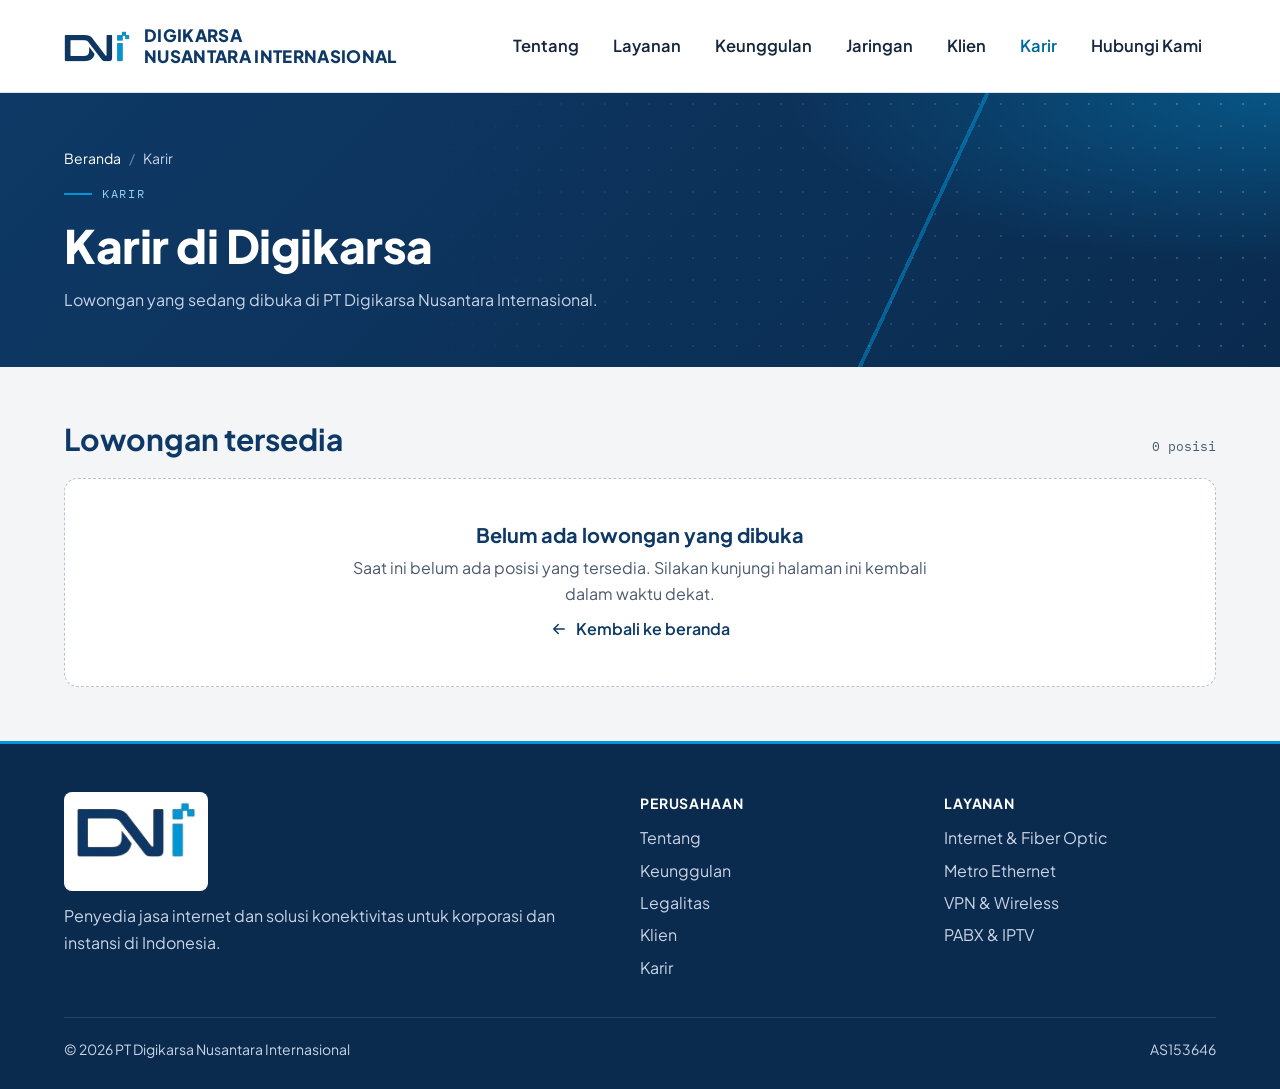
==== commit 120c4552: "Update website (workflow_dispatch)" ====
--- a/karir/index.html
+++ b/karir/index.html
@@ -4,7 +4,7 @@
 <meta charset="utf-8">
 <meta name="viewport" content="width=device-width, initial-scale=1, viewport-fit=cover">
 <title>Karir | PT Digikarsa Nusantara Internasional</title>
-<meta name="description" content="1 lowongan terbuka di PT Digikarsa Nusantara Internasional: Teknisi (Testing).">
+<meta name="description" content="Informasi lowongan kerja di PT Digikarsa Nusantara Internasional.">
 <link rel="canonical" href="https://www.digikarsa.co.id/karir/">
 <meta name="robots" content="index, follow">
 <link rel="preconnect" href="https://fonts.googleapis.com">
@@ -25,7 +25,7 @@
 <meta property="og:type" content="website">
 <meta property="og:site_name" content="Digikarsa Nusantara Internasional">
 <meta property="og:title" content="Karir | PT Digikarsa Nusantara Internasional">
-<meta property="og:description" content="1 lowongan terbuka di PT Digikarsa Nusantara Internasional: Teknisi (Testing).">
+<meta property="og:description" content="Informasi lowongan kerja di PT Digikarsa Nusantara Internasional.">
 <meta property="og:url" content="https://www.digikarsa.co.id/karir/">
 <meta property="og:image" content="https://www.digikarsa.co.id/assets/img/og-image.jpg">
 <meta property="og:locale" content="id_ID">
@@ -71,24 +71,14 @@
     <div class="wrap">
       <div class="jobs__head">
         <h2>Lowongan tersedia</h2>
-        <span class="jobs__count">1 posisi</span>
+        <span class="jobs__count">0 posisi</span>
       </div>
-      <ul class="job-list" data-aos-stagger="fade-up">
-      <li>
-        <a class="job-card" href="/karir/teknisi-testing.html">
-          <div class="job-card__main">
-            
-            <h3>Teknisi (Testing)</h3>
-            <p>Merancang, memasang, dan memelihara jaringan fiber optik pelanggan korporasi.</p>
-            <ul class="chips"><li><svg viewBox="0 0 24 24" fill="none" stroke="currentColor" stroke-width="2" stroke-linecap="round" stroke-linejoin="round" aria-hidden="true"><path d="M12 21s-7-6.2-7-11.5a7 7 0 0 1 14 0C19 14.8 12 21 12 21z"/><circle cx="12" cy="9.5" r="2.5"/></svg>Jakarta Pusat, DKI Jakarta</li><li><svg viewBox="0 0 24 24" fill="none" stroke="currentColor" stroke-width="2" stroke-linecap="round" stroke-linejoin="round" aria-hidden="true"><circle cx="12" cy="12" r="9"/><path d="M12 7v5l3 2"/></svg>Penuh Waktu</li><li><svg viewBox="0 0 24 24" fill="none" stroke="currentColor" stroke-width="2" stroke-linecap="round" stroke-linejoin="round" aria-hidden="true"><path d="M4 21V5l8-3 8 3v16M9 21v-4h6v4"/></svg>Di Kantor</li></ul>
-          </div>
-          <div class="job-card__side">
-            <span class="job-card__deadline">Lamar sebelum 31 Desember 2026</span>
-            <span class="job-card__cta">Lihat detail <svg viewBox="0 0 24 24" fill="none" stroke="currentColor" stroke-width="2" stroke-linecap="round" stroke-linejoin="round" aria-hidden="true"><path d="M5 12h14M13 6l6 6-6 6"/></svg></span>
-          </div>
-        </a>
-      </li>
-      </ul>
+      
+      <div class="jobs-empty">
+        <h3>Belum ada lowongan yang dibuka</h3>
+        <p>Saat ini belum ada posisi yang tersedia. Silakan kunjungi halaman ini kembali dalam waktu dekat.</p>
+        <a class="back-link" href="/"><svg viewBox="0 0 24 24" fill="none" stroke="currentColor" stroke-width="2" stroke-linecap="round" stroke-linejoin="round" aria-hidden="true"><path d="M19 12H5M11 18l-6-6 6-6"/></svg>Kembali ke beranda</a>
+      </div>
     </div>
   </section>
 </main>
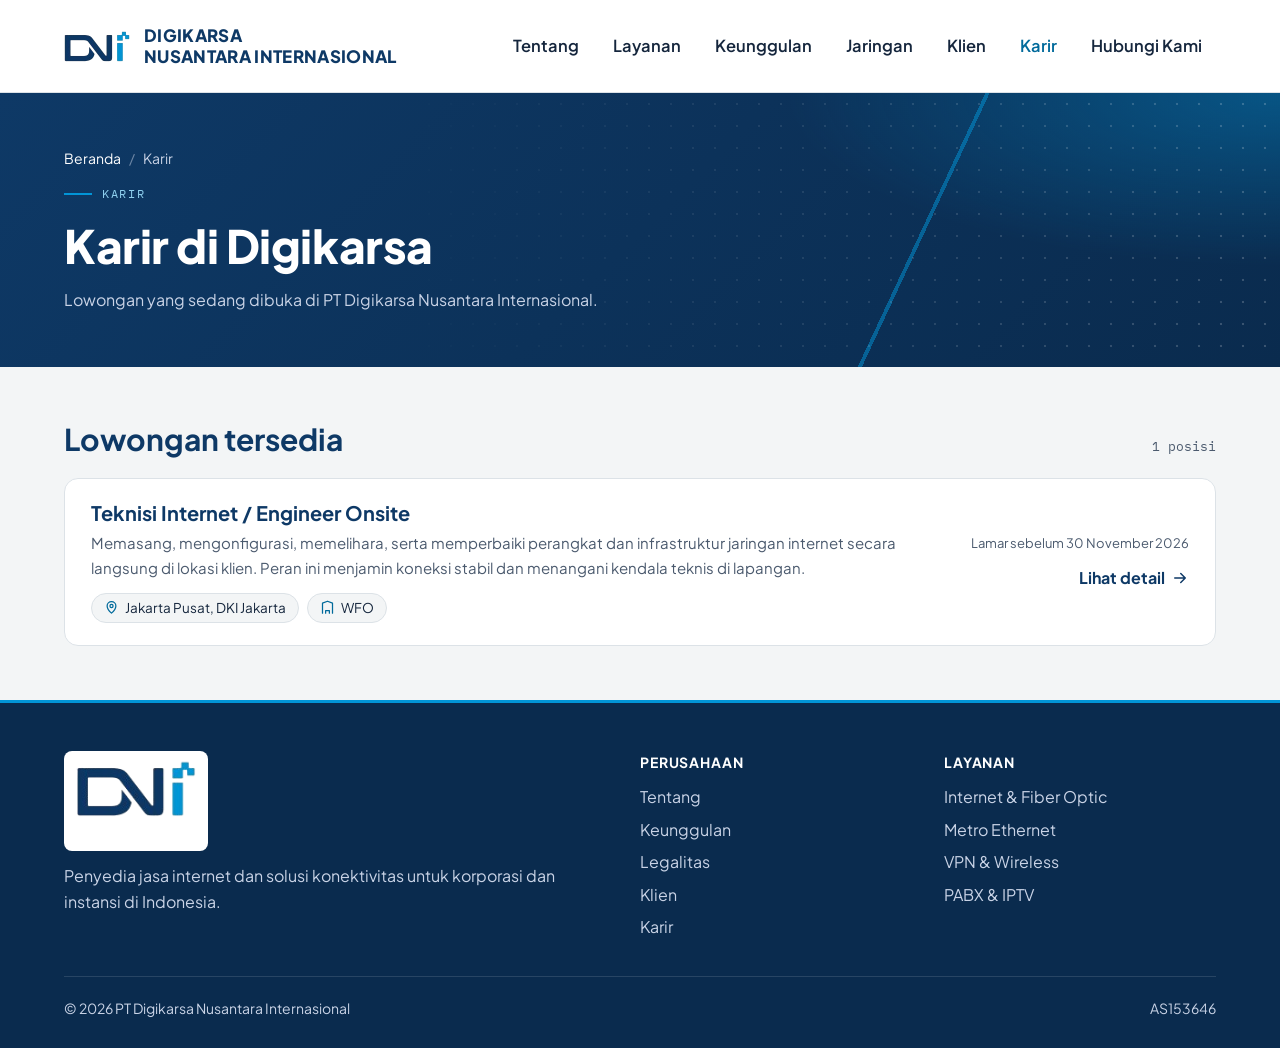
==== commit 78f1aaad: "Update website (schedule)" ====
--- a/karir/index.html
+++ b/karir/index.html
@@ -4,7 +4,7 @@
 <meta charset="utf-8">
 <meta name="viewport" content="width=device-width, initial-scale=1, viewport-fit=cover">
 <title>Karir | PT Digikarsa Nusantara Internasional</title>
-<meta name="description" content="Informasi lowongan kerja di PT Digikarsa Nusantara Internasional.">
+<meta name="description" content="1 lowongan terbuka di PT Digikarsa Nusantara Internasional: Teknisi Internet / Engineer Onsite.">
 <link rel="canonical" href="https://www.digikarsa.co.id/karir/">
 <meta name="robots" content="index, follow">
 <link rel="preconnect" href="https://fonts.googleapis.com">
@@ -25,7 +25,7 @@
 <meta property="og:type" content="website">
 <meta property="og:site_name" content="Digikarsa Nusantara Internasional">
 <meta property="og:title" content="Karir | PT Digikarsa Nusantara Internasional">
-<meta property="og:description" content="Informasi lowongan kerja di PT Digikarsa Nusantara Internasional.">
+<meta property="og:description" content="1 lowongan terbuka di PT Digikarsa Nusantara Internasional: Teknisi Internet / Engineer Onsite.">
 <meta property="og:url" content="https://www.digikarsa.co.id/karir/">
 <meta property="og:image" content="https://www.digikarsa.co.id/assets/img/og-image.jpg">
 <meta property="og:locale" content="id_ID">
@@ -71,14 +71,24 @@
     <div class="wrap">
       <div class="jobs__head">
         <h2>Lowongan tersedia</h2>
-        <span class="jobs__count">0 posisi</span>
+        <span class="jobs__count">1 posisi</span>
       </div>
-      
-      <div class="jobs-empty">
-        <h3>Belum ada lowongan yang dibuka</h3>
-        <p>Saat ini belum ada posisi yang tersedia. Silakan kunjungi halaman ini kembali dalam waktu dekat.</p>
-        <a class="back-link" href="/"><svg viewBox="0 0 24 24" fill="none" stroke="currentColor" stroke-width="2" stroke-linecap="round" stroke-linejoin="round" aria-hidden="true"><path d="M19 12H5M11 18l-6-6 6-6"/></svg>Kembali ke beranda</a>
-      </div>
+      <ul class="job-list" data-aos-stagger="fade-up">
+      <li>
+        <a class="job-card" href="/karir/eos-tek-01.html">
+          <div class="job-card__main">
+            
+            <h3>Teknisi Internet / Engineer Onsite</h3>
+            <p>Memasang, mengonfigurasi, memelihara, serta memperbaiki perangkat dan infrastruktur jaringan internet secara langsung di lokasi klien. Peran ini menjamin koneksi stabil dan menangani kendala teknis di lapangan.</p>
+            <ul class="chips"><li><svg viewBox="0 0 24 24" fill="none" stroke="currentColor" stroke-width="2" stroke-linecap="round" stroke-linejoin="round" aria-hidden="true"><path d="M12 21s-7-6.2-7-11.5a7 7 0 0 1 14 0C19 14.8 12 21 12 21z"/><circle cx="12" cy="9.5" r="2.5"/></svg>Jakarta Pusat, DKI Jakarta</li><li><svg viewBox="0 0 24 24" fill="none" stroke="currentColor" stroke-width="2" stroke-linecap="round" stroke-linejoin="round" aria-hidden="true"><path d="M4 21V5l8-3 8 3v16M9 21v-4h6v4"/></svg>WFO</li></ul>
+          </div>
+          <div class="job-card__side">
+            <span class="job-card__deadline">Lamar sebelum 30 November 2026</span>
+            <span class="job-card__cta">Lihat detail <svg viewBox="0 0 24 24" fill="none" stroke="currentColor" stroke-width="2" stroke-linecap="round" stroke-linejoin="round" aria-hidden="true"><path d="M5 12h14M13 6l6 6-6 6"/></svg></span>
+          </div>
+        </a>
+      </li>
+      </ul>
     </div>
   </section>
 </main>
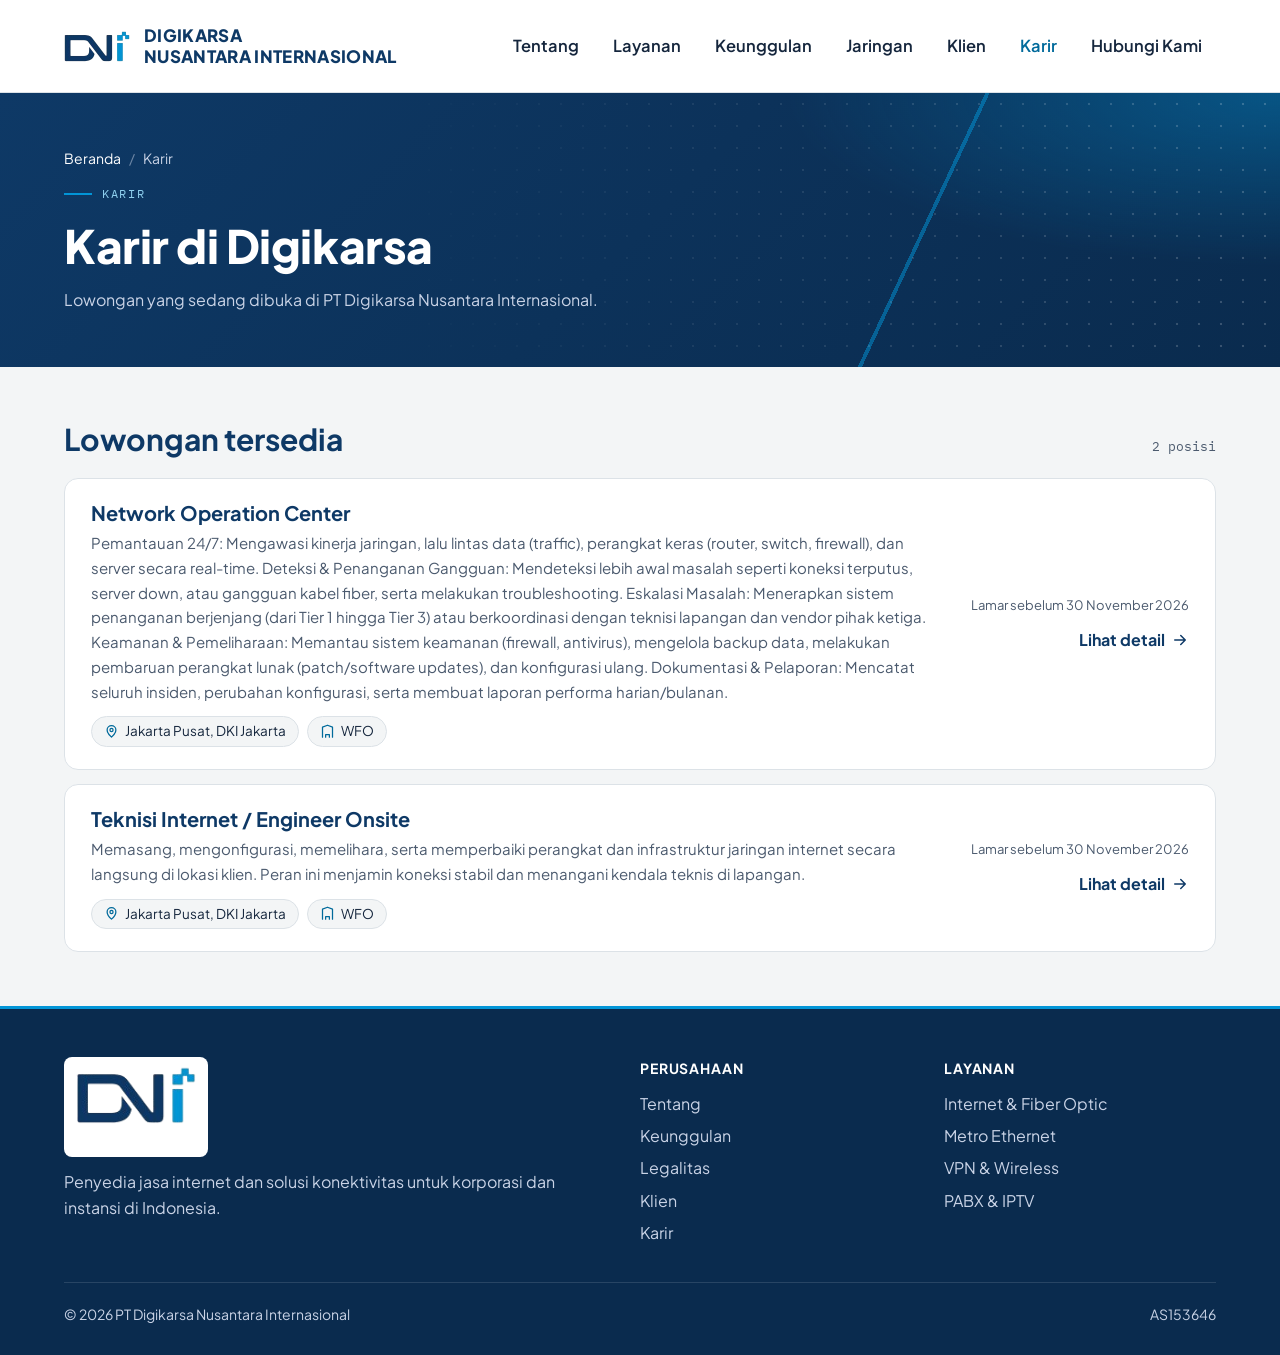
==== commit 5ded88d5: "Update website (manual 2026-11-14 11:40)" ====
--- a/karir/index.html
+++ b/karir/index.html
@@ -4,7 +4,7 @@
 <meta charset="utf-8">
 <meta name="viewport" content="width=device-width, initial-scale=1, viewport-fit=cover">
 <title>Karir | PT Digikarsa Nusantara Internasional</title>
-<meta name="description" content="1 lowongan terbuka di PT Digikarsa Nusantara Internasional: Teknisi Internet / Engineer Onsite.">
+<meta name="description" content="2 lowongan terbuka di PT Digikarsa Nusantara Internasional: Network Operation Center, Teknisi Internet / Engineer Onsite.">
 <link rel="canonical" href="https://www.digikarsa.co.id/karir/">
 <meta name="robots" content="index, follow">
 <link rel="preconnect" href="https://fonts.googleapis.com">
@@ -25,7 +25,7 @@
 <meta property="og:type" content="website">
 <meta property="og:site_name" content="Digikarsa Nusantara Internasional">
 <meta property="og:title" content="Karir | PT Digikarsa Nusantara Internasional">
-<meta property="og:description" content="1 lowongan terbuka di PT Digikarsa Nusantara Internasional: Teknisi Internet / Engineer Onsite.">
+<meta property="og:description" content="2 lowongan terbuka di PT Digikarsa Nusantara Internasional: Network Operation Center, Teknisi Internet / Engineer Onsite.">
 <meta property="og:url" content="https://www.digikarsa.co.id/karir/">
 <meta property="og:image" content="https://www.digikarsa.co.id/assets/img/og-image.jpg">
 <meta property="og:locale" content="id_ID">
@@ -71,9 +71,27 @@
     <div class="wrap">
       <div class="jobs__head">
         <h2>Lowongan tersedia</h2>
-        <span class="jobs__count">1 posisi</span>
+        <span class="jobs__count">2 posisi</span>
       </div>
       <ul class="job-list" data-aos-stagger="fade-up">
+      <li>
+        <a class="job-card" href="/karir/noc-tek-01.html">
+          <div class="job-card__main">
+            
+            <h3>Network Operation Center</h3>
+            <p>Pemantauan 24/7: Mengawasi kinerja jaringan, lalu lintas data (traffic), perangkat keras (router, switch, firewall), dan server secara real-time.
+Deteksi &amp; Penanganan Gangguan: Mendeteksi lebih awal masalah seperti koneksi terputus, server down, atau gangguan kabel fiber, serta melakukan troubleshooting.
+Eskalasi Masalah: Menerapkan sistem penanganan berjenjang (dari Tier 1 hingga Tier 3) atau berkoordinasi dengan teknisi lapangan dan vendor pihak ketiga.
+Keamanan &amp; Pemeliharaan: Memantau sistem keamanan (firewall, antivirus), mengelola backup data, melakukan pembaruan perangkat lunak (patch/software updates), dan konfigurasi ulang.
+Dokumentasi &amp; Pelaporan: Mencatat seluruh insiden, perubahan konfigurasi, serta membuat laporan performa harian/bulanan.</p>
+            <ul class="chips"><li><svg viewBox="0 0 24 24" fill="none" stroke="currentColor" stroke-width="2" stroke-linecap="round" stroke-linejoin="round" aria-hidden="true"><path d="M12 21s-7-6.2-7-11.5a7 7 0 0 1 14 0C19 14.8 12 21 12 21z"/><circle cx="12" cy="9.5" r="2.5"/></svg>Jakarta Pusat, DKI Jakarta</li><li><svg viewBox="0 0 24 24" fill="none" stroke="currentColor" stroke-width="2" stroke-linecap="round" stroke-linejoin="round" aria-hidden="true"><path d="M4 21V5l8-3 8 3v16M9 21v-4h6v4"/></svg>WFO</li></ul>
+          </div>
+          <div class="job-card__side">
+            <span class="job-card__deadline">Lamar sebelum 30 November 2026</span>
+            <span class="job-card__cta">Lihat detail <svg viewBox="0 0 24 24" fill="none" stroke="currentColor" stroke-width="2" stroke-linecap="round" stroke-linejoin="round" aria-hidden="true"><path d="M5 12h14M13 6l6 6-6 6"/></svg></span>
+          </div>
+        </a>
+      </li>
       <li>
         <a class="job-card" href="/karir/eos-tek-01.html">
           <div class="job-card__main">
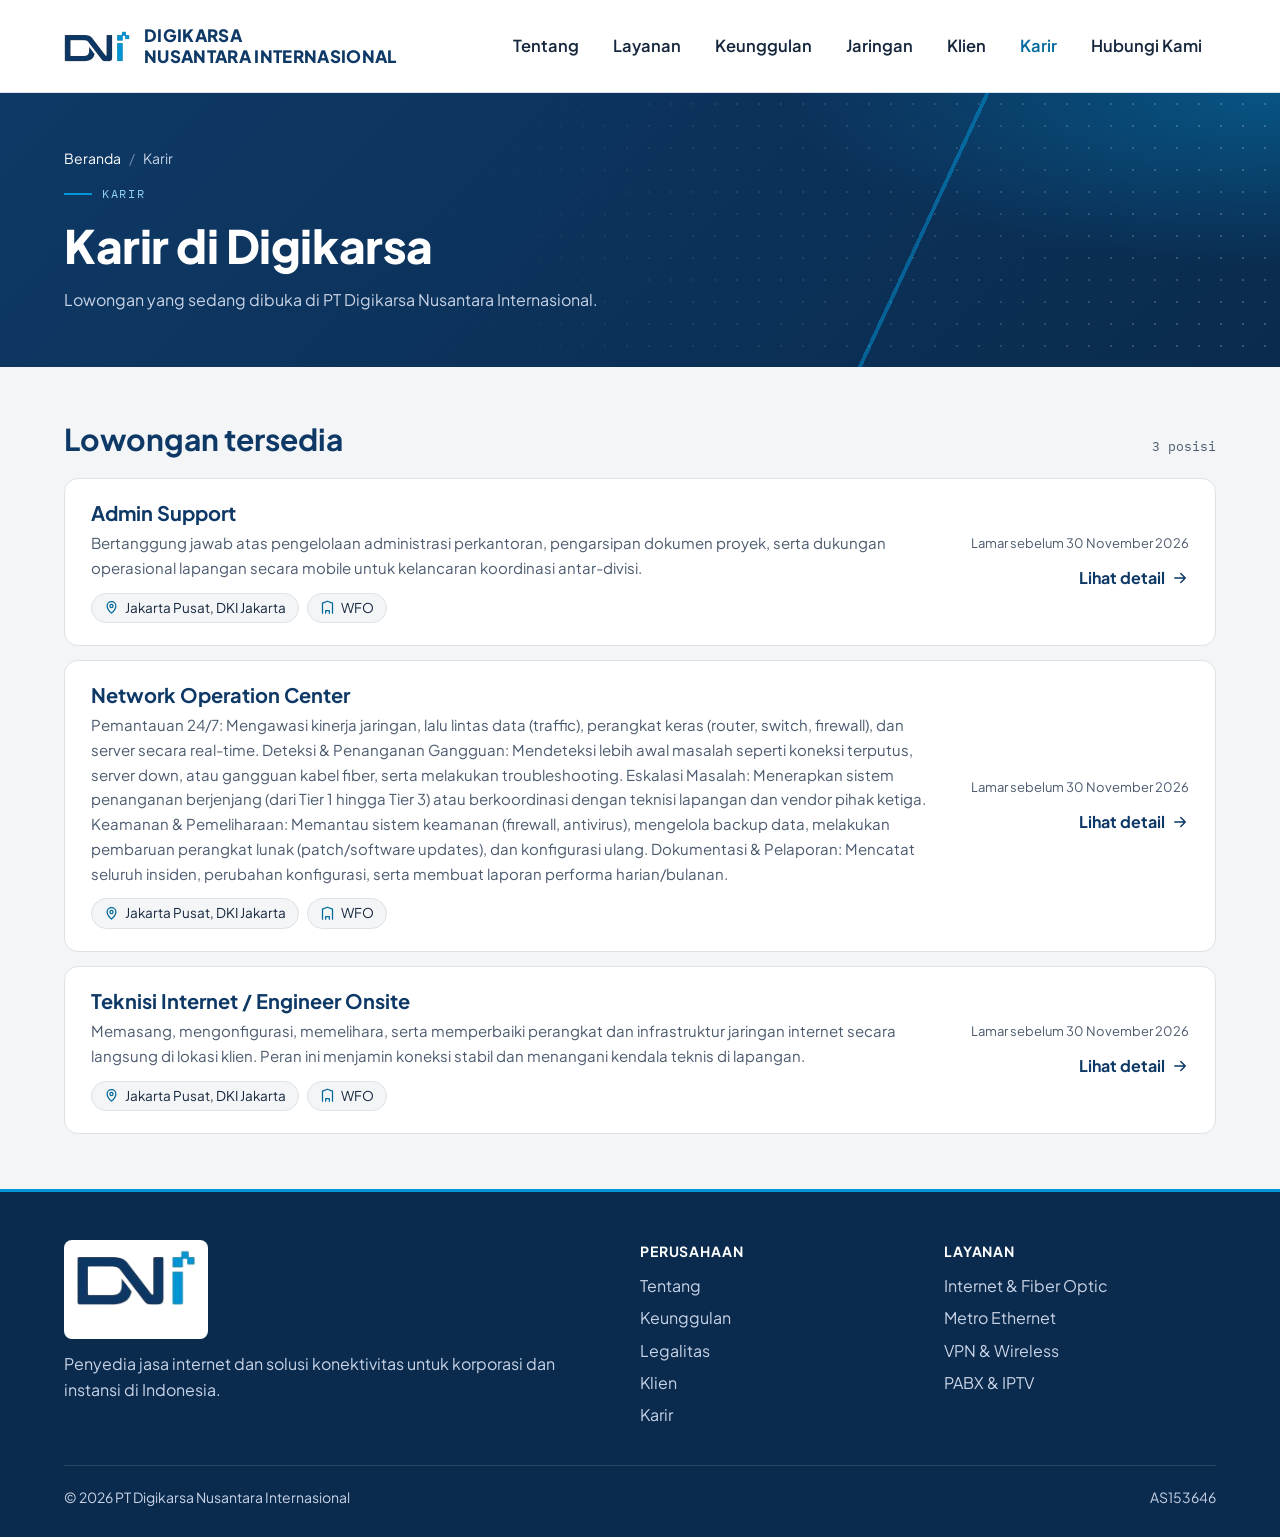
==== commit 5ac92ea0: "Update website (manual 2026-11-26 15:56)" ====
--- a/karir/index.html
+++ b/karir/index.html
@@ -4,7 +4,7 @@
 <meta charset="utf-8">
 <meta name="viewport" content="width=device-width, initial-scale=1, viewport-fit=cover">
 <title>Karir | PT Digikarsa Nusantara Internasional</title>
-<meta name="description" content="2 lowongan terbuka di PT Digikarsa Nusantara Internasional: Network Operation Center, Teknisi Internet / Engineer Onsite.">
+<meta name="description" content="3 lowongan terbuka di PT Digikarsa Nusantara Internasional: Admin Support, Network Operation Center, Teknisi Internet / Engineer Onsite.">
 <link rel="canonical" href="https://www.digikarsa.co.id/karir/">
 <meta name="robots" content="index, follow">
 <link rel="preconnect" href="https://fonts.googleapis.com">
@@ -25,7 +25,7 @@
 <meta property="og:type" content="website">
 <meta property="og:site_name" content="Digikarsa Nusantara Internasional">
 <meta property="og:title" content="Karir | PT Digikarsa Nusantara Internasional">
-<meta property="og:description" content="2 lowongan terbuka di PT Digikarsa Nusantara Internasional: Network Operation Center, Teknisi Internet / Engineer Onsite.">
+<meta property="og:description" content="3 lowongan terbuka di PT Digikarsa Nusantara Internasional: Admin Support, Network Operation Center, Teknisi Internet / Engineer Onsite.">
 <meta property="og:url" content="https://www.digikarsa.co.id/karir/">
 <meta property="og:image" content="https://www.digikarsa.co.id/assets/img/og-image.jpg">
 <meta property="og:locale" content="id_ID">
@@ -71,9 +71,23 @@
     <div class="wrap">
       <div class="jobs__head">
         <h2>Lowongan tersedia</h2>
-        <span class="jobs__count">2 posisi</span>
+        <span class="jobs__count">3 posisi</span>
       </div>
       <ul class="job-list" data-aos-stagger="fade-up">
+      <li>
+        <a class="job-card" href="/karir/admin.html">
+          <div class="job-card__main">
+            
+            <h3>Admin Support</h3>
+            <p>Bertanggung jawab atas pengelolaan administrasi perkantoran, pengarsipan dokumen proyek, serta dukungan operasional lapangan secara mobile untuk kelancaran koordinasi antar-divisi.</p>
+            <ul class="chips"><li><svg viewBox="0 0 24 24" fill="none" stroke="currentColor" stroke-width="2" stroke-linecap="round" stroke-linejoin="round" aria-hidden="true"><path d="M12 21s-7-6.2-7-11.5a7 7 0 0 1 14 0C19 14.8 12 21 12 21z"/><circle cx="12" cy="9.5" r="2.5"/></svg>Jakarta Pusat, DKI Jakarta</li><li><svg viewBox="0 0 24 24" fill="none" stroke="currentColor" stroke-width="2" stroke-linecap="round" stroke-linejoin="round" aria-hidden="true"><path d="M4 21V5l8-3 8 3v16M9 21v-4h6v4"/></svg>WFO</li></ul>
+          </div>
+          <div class="job-card__side">
+            <span class="job-card__deadline">Lamar sebelum 30 November 2026</span>
+            <span class="job-card__cta">Lihat detail <svg viewBox="0 0 24 24" fill="none" stroke="currentColor" stroke-width="2" stroke-linecap="round" stroke-linejoin="round" aria-hidden="true"><path d="M5 12h14M13 6l6 6-6 6"/></svg></span>
+          </div>
+        </a>
+      </li>
       <li>
         <a class="job-card" href="/karir/noc-tek-01.html">
           <div class="job-card__main">
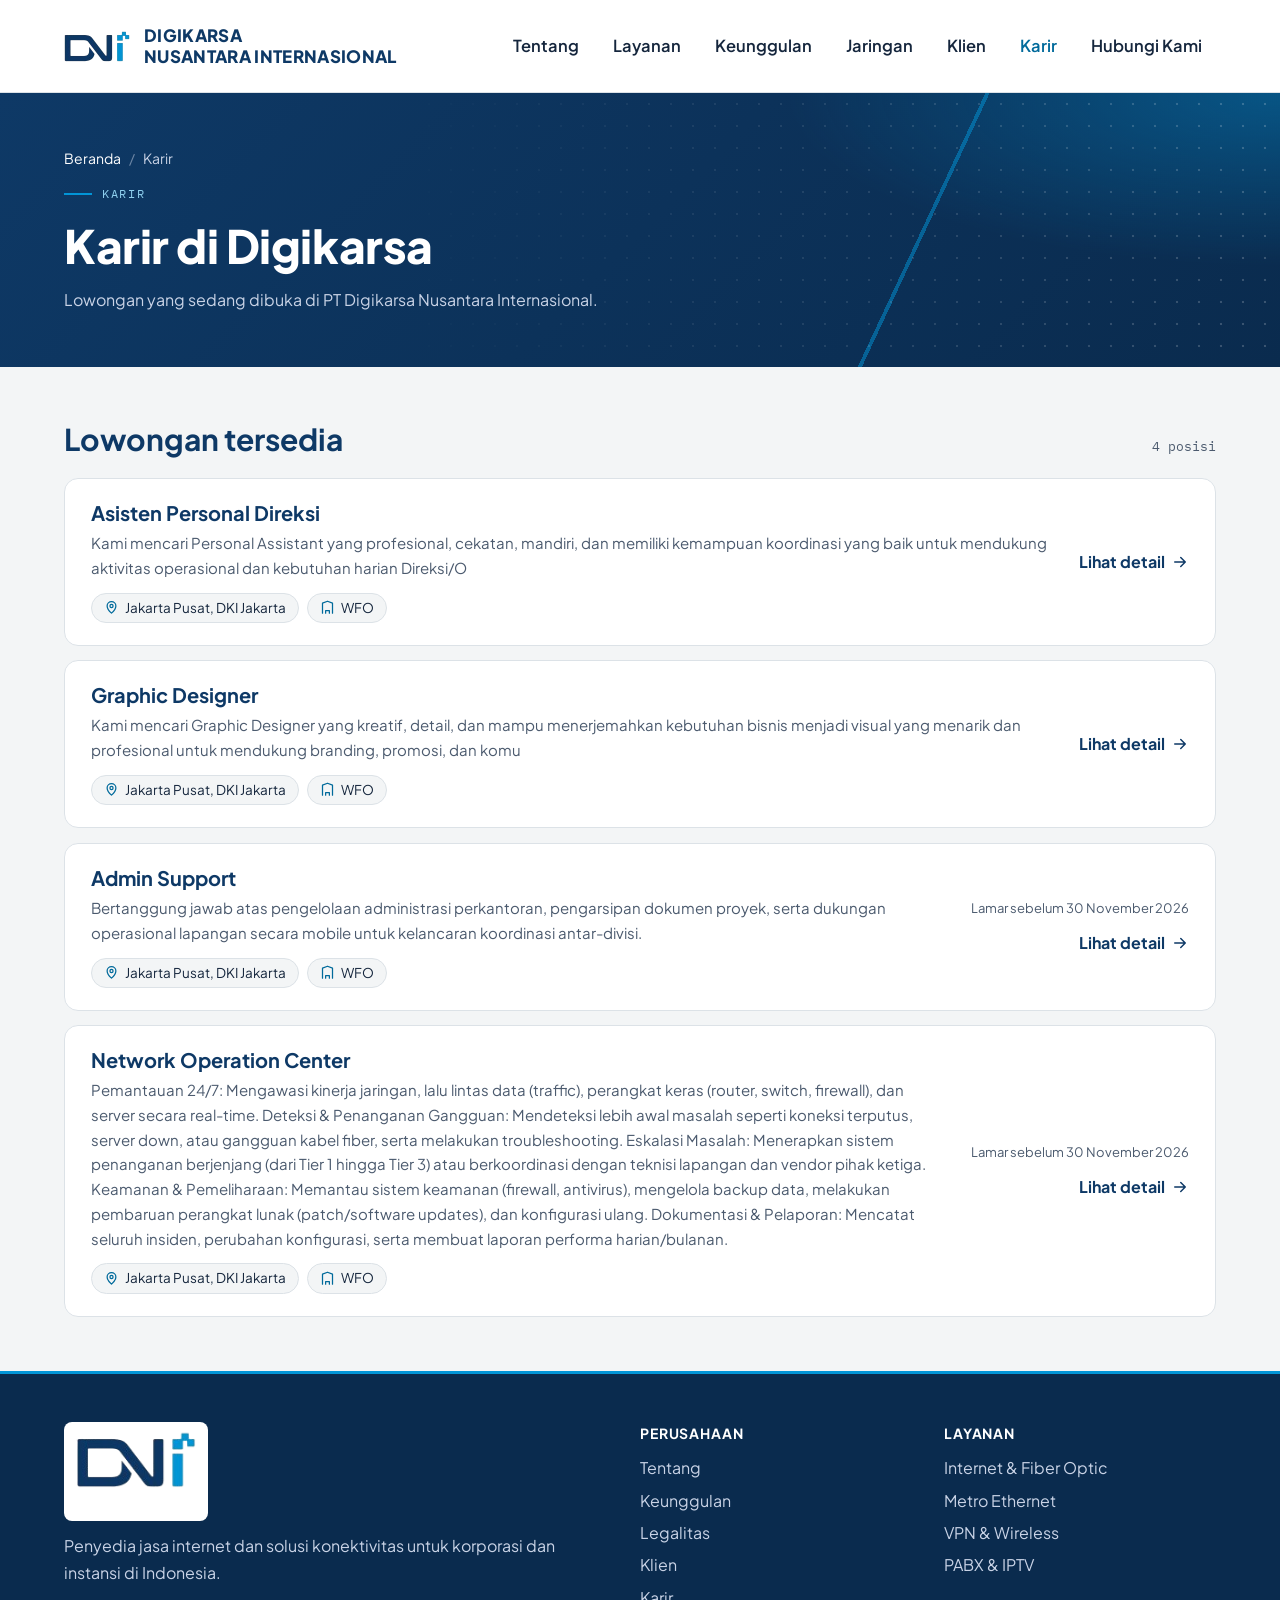
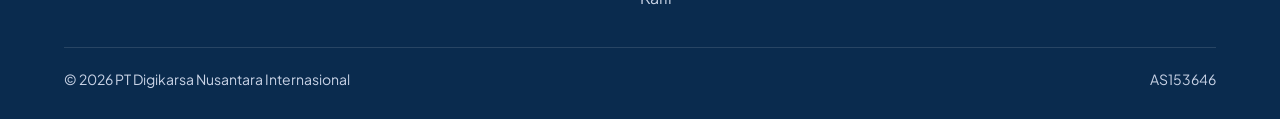
==== commit 0ea2c4c1: "Update website (manual 2026-11-27 14:03)" ====
--- a/karir/index.html
+++ b/karir/index.html
@@ -4,7 +4,7 @@
 <meta charset="utf-8">
 <meta name="viewport" content="width=device-width, initial-scale=1, viewport-fit=cover">
 <title>Karir | PT Digikarsa Nusantara Internasional</title>
-<meta name="description" content="3 lowongan terbuka di PT Digikarsa Nusantara Internasional: Admin Support, Network Operation Center, Teknisi Internet / Engineer Onsite.">
+<meta name="description" content="4 lowongan terbuka di PT Digikarsa Nusantara Internasional: Asisten Personal Direksi, Graphic Designer, Admin Support, dan lainnya.">
 <link rel="canonical" href="https://www.digikarsa.co.id/karir/">
 <meta name="robots" content="index, follow">
 <link rel="preconnect" href="https://fonts.googleapis.com">
@@ -25,7 +25,7 @@
 <meta property="og:type" content="website">
 <meta property="og:site_name" content="Digikarsa Nusantara Internasional">
 <meta property="og:title" content="Karir | PT Digikarsa Nusantara Internasional">
-<meta property="og:description" content="3 lowongan terbuka di PT Digikarsa Nusantara Internasional: Admin Support, Network Operation Center, Teknisi Internet / Engineer Onsite.">
+<meta property="og:description" content="4 lowongan terbuka di PT Digikarsa Nusantara Internasional: Asisten Personal Direksi, Graphic Designer, Admin Support, dan lainnya.">
 <meta property="og:url" content="https://www.digikarsa.co.id/karir/">
 <meta property="og:image" content="https://www.digikarsa.co.id/assets/img/og-image.jpg">
 <meta property="og:locale" content="id_ID">
@@ -71,9 +71,37 @@
     <div class="wrap">
       <div class="jobs__head">
         <h2>Lowongan tersedia</h2>
-        <span class="jobs__count">3 posisi</span>
+        <span class="jobs__count">4 posisi</span>
       </div>
       <ul class="job-list" data-aos-stagger="fade-up">
+      <li>
+        <a class="job-card" href="/karir/pa.html">
+          <div class="job-card__main">
+            
+            <h3>Asisten Personal Direksi</h3>
+            <p>Kami mencari Personal Assistant yang profesional, cekatan, mandiri, dan memiliki kemampuan koordinasi yang baik untuk mendukung aktivitas operasional dan kebutuhan harian Direksi/O</p>
+            <ul class="chips"><li><svg viewBox="0 0 24 24" fill="none" stroke="currentColor" stroke-width="2" stroke-linecap="round" stroke-linejoin="round" aria-hidden="true"><path d="M12 21s-7-6.2-7-11.5a7 7 0 0 1 14 0C19 14.8 12 21 12 21z"/><circle cx="12" cy="9.5" r="2.5"/></svg>Jakarta Pusat, DKI Jakarta</li><li><svg viewBox="0 0 24 24" fill="none" stroke="currentColor" stroke-width="2" stroke-linecap="round" stroke-linejoin="round" aria-hidden="true"><path d="M4 21V5l8-3 8 3v16M9 21v-4h6v4"/></svg>WFO</li></ul>
+          </div>
+          <div class="job-card__side">
+            
+            <span class="job-card__cta">Lihat detail <svg viewBox="0 0 24 24" fill="none" stroke="currentColor" stroke-width="2" stroke-linecap="round" stroke-linejoin="round" aria-hidden="true"><path d="M5 12h14M13 6l6 6-6 6"/></svg></span>
+          </div>
+        </a>
+      </li>
+      <li>
+        <a class="job-card" href="/karir/gd.html">
+          <div class="job-card__main">
+            
+            <h3>Graphic Designer</h3>
+            <p>Kami mencari Graphic Designer yang kreatif, detail, dan mampu menerjemahkan kebutuhan bisnis menjadi visual yang menarik dan profesional untuk mendukung branding, promosi, dan komu</p>
+            <ul class="chips"><li><svg viewBox="0 0 24 24" fill="none" stroke="currentColor" stroke-width="2" stroke-linecap="round" stroke-linejoin="round" aria-hidden="true"><path d="M12 21s-7-6.2-7-11.5a7 7 0 0 1 14 0C19 14.8 12 21 12 21z"/><circle cx="12" cy="9.5" r="2.5"/></svg>Jakarta Pusat, DKI Jakarta</li><li><svg viewBox="0 0 24 24" fill="none" stroke="currentColor" stroke-width="2" stroke-linecap="round" stroke-linejoin="round" aria-hidden="true"><path d="M4 21V5l8-3 8 3v16M9 21v-4h6v4"/></svg>WFO</li></ul>
+          </div>
+          <div class="job-card__side">
+            
+            <span class="job-card__cta">Lihat detail <svg viewBox="0 0 24 24" fill="none" stroke="currentColor" stroke-width="2" stroke-linecap="round" stroke-linejoin="round" aria-hidden="true"><path d="M5 12h14M13 6l6 6-6 6"/></svg></span>
+          </div>
+        </a>
+      </li>
       <li>
         <a class="job-card" href="/karir/admin.html">
           <div class="job-card__main">
@@ -98,20 +126,6 @@
 Eskalasi Masalah: Menerapkan sistem penanganan berjenjang (dari Tier 1 hingga Tier 3) atau berkoordinasi dengan teknisi lapangan dan vendor pihak ketiga.
 Keamanan &amp; Pemeliharaan: Memantau sistem keamanan (firewall, antivirus), mengelola backup data, melakukan pembaruan perangkat lunak (patch/software updates), dan konfigurasi ulang.
 Dokumentasi &amp; Pelaporan: Mencatat seluruh insiden, perubahan konfigurasi, serta membuat laporan performa harian/bulanan.</p>
-            <ul class="chips"><li><svg viewBox="0 0 24 24" fill="none" stroke="currentColor" stroke-width="2" stroke-linecap="round" stroke-linejoin="round" aria-hidden="true"><path d="M12 21s-7-6.2-7-11.5a7 7 0 0 1 14 0C19 14.8 12 21 12 21z"/><circle cx="12" cy="9.5" r="2.5"/></svg>Jakarta Pusat, DKI Jakarta</li><li><svg viewBox="0 0 24 24" fill="none" stroke="currentColor" stroke-width="2" stroke-linecap="round" stroke-linejoin="round" aria-hidden="true"><path d="M4 21V5l8-3 8 3v16M9 21v-4h6v4"/></svg>WFO</li></ul>
-          </div>
-          <div class="job-card__side">
-            <span class="job-card__deadline">Lamar sebelum 30 November 2026</span>
-            <span class="job-card__cta">Lihat detail <svg viewBox="0 0 24 24" fill="none" stroke="currentColor" stroke-width="2" stroke-linecap="round" stroke-linejoin="round" aria-hidden="true"><path d="M5 12h14M13 6l6 6-6 6"/></svg></span>
-          </div>
-        </a>
-      </li>
-      <li>
-        <a class="job-card" href="/karir/eos-tek-01.html">
-          <div class="job-card__main">
-            
-            <h3>Teknisi Internet / Engineer Onsite</h3>
-            <p>Memasang, mengonfigurasi, memelihara, serta memperbaiki perangkat dan infrastruktur jaringan internet secara langsung di lokasi klien. Peran ini menjamin koneksi stabil dan menangani kendala teknis di lapangan.</p>
             <ul class="chips"><li><svg viewBox="0 0 24 24" fill="none" stroke="currentColor" stroke-width="2" stroke-linecap="round" stroke-linejoin="round" aria-hidden="true"><path d="M12 21s-7-6.2-7-11.5a7 7 0 0 1 14 0C19 14.8 12 21 12 21z"/><circle cx="12" cy="9.5" r="2.5"/></svg>Jakarta Pusat, DKI Jakarta</li><li><svg viewBox="0 0 24 24" fill="none" stroke="currentColor" stroke-width="2" stroke-linecap="round" stroke-linejoin="round" aria-hidden="true"><path d="M4 21V5l8-3 8 3v16M9 21v-4h6v4"/></svg>WFO</li></ul>
           </div>
           <div class="job-card__side">
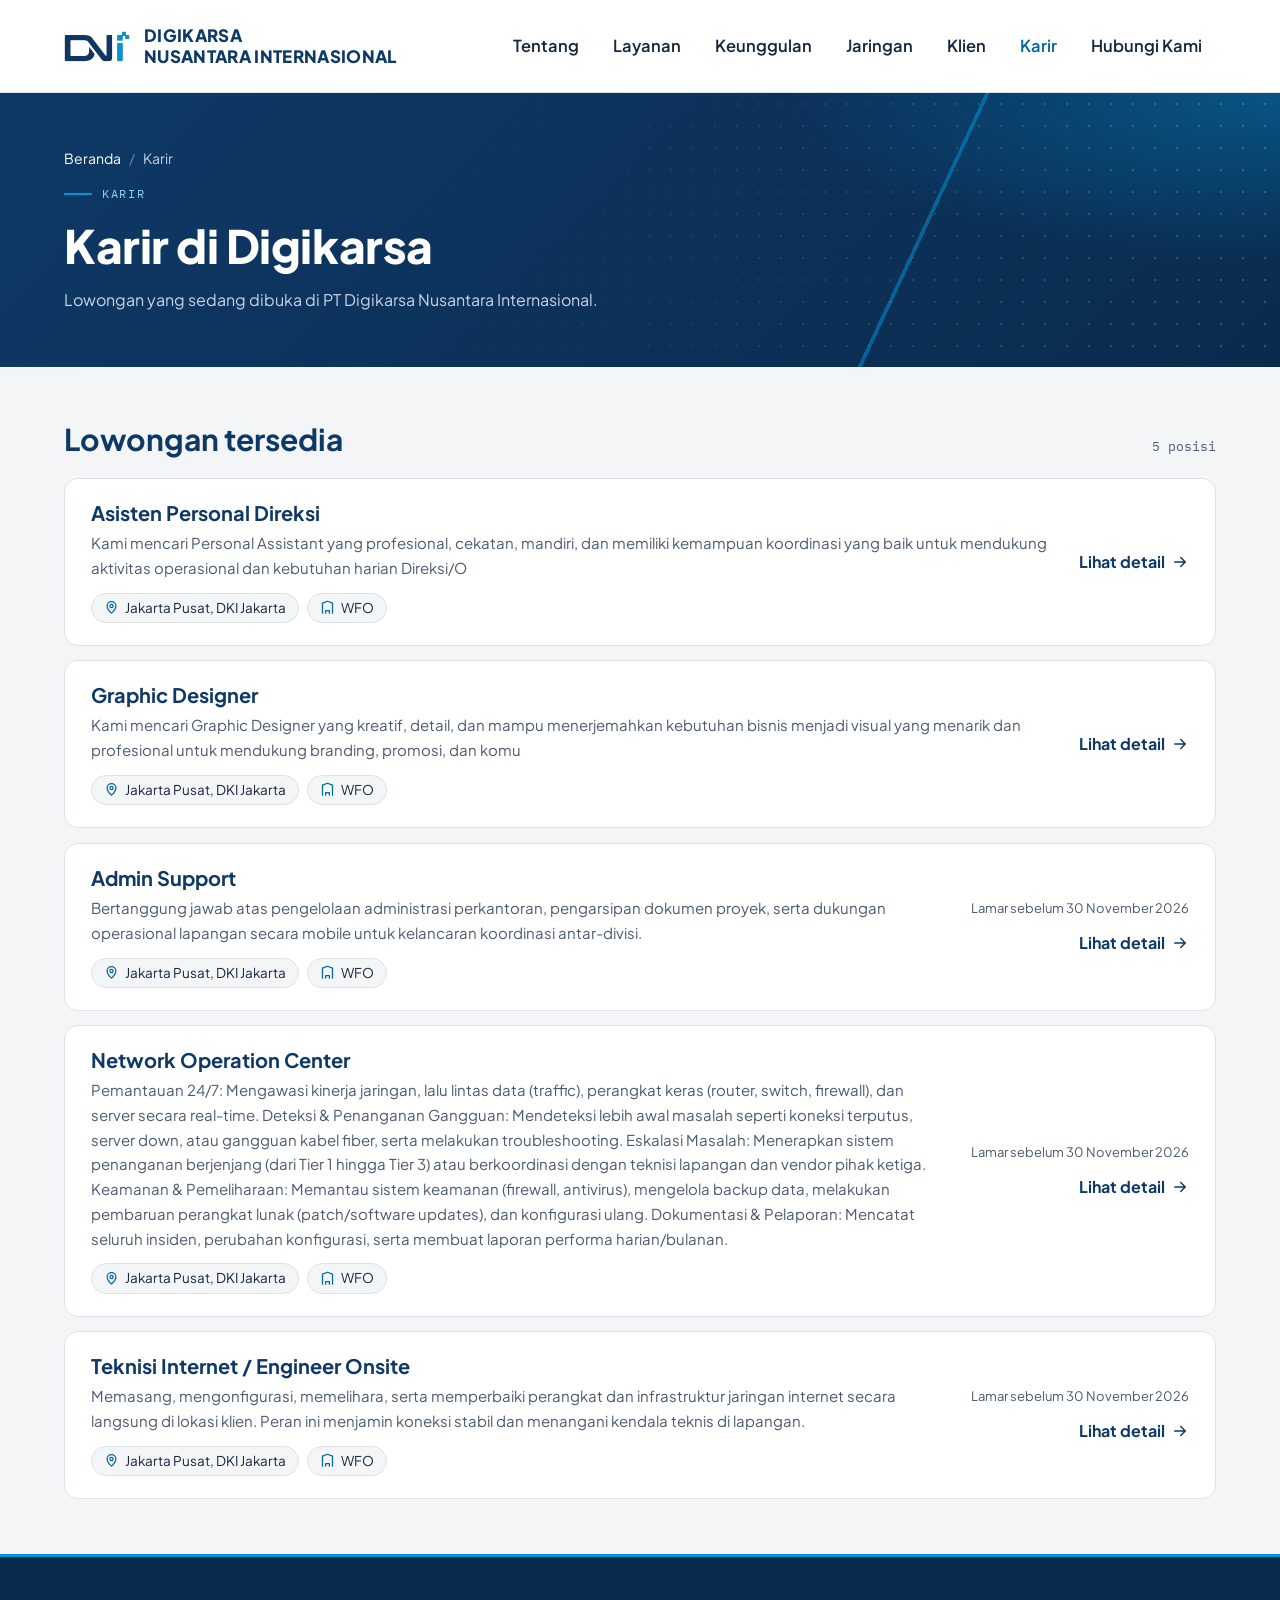
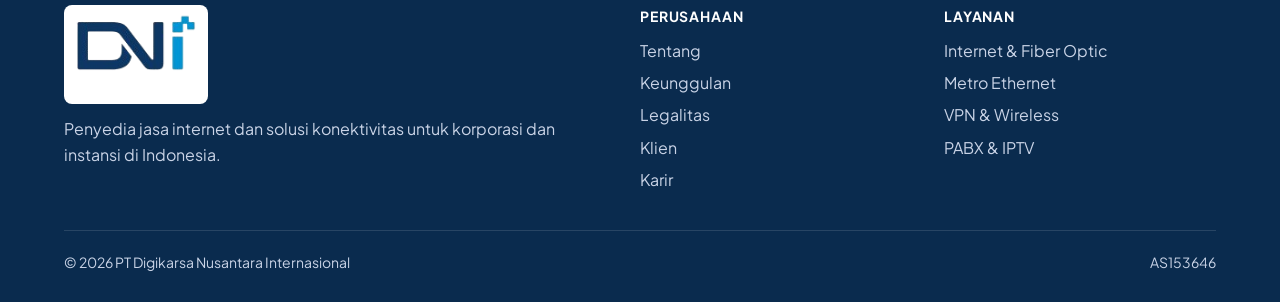
==== commit ffbd5099: "Update website (manual 2026-11-27 14:08)" ====
--- a/karir/index.html
+++ b/karir/index.html
@@ -4,7 +4,7 @@
 <meta charset="utf-8">
 <meta name="viewport" content="width=device-width, initial-scale=1, viewport-fit=cover">
 <title>Karir | PT Digikarsa Nusantara Internasional</title>
-<meta name="description" content="4 lowongan terbuka di PT Digikarsa Nusantara Internasional: Asisten Personal Direksi, Graphic Designer, Admin Support, dan lainnya.">
+<meta name="description" content="5 lowongan terbuka di PT Digikarsa Nusantara Internasional: Asisten Personal Direksi, Graphic Designer, Admin Support, dan lainnya.">
 <link rel="canonical" href="https://www.digikarsa.co.id/karir/">
 <meta name="robots" content="index, follow">
 <link rel="preconnect" href="https://fonts.googleapis.com">
@@ -25,7 +25,7 @@
 <meta property="og:type" content="website">
 <meta property="og:site_name" content="Digikarsa Nusantara Internasional">
 <meta property="og:title" content="Karir | PT Digikarsa Nusantara Internasional">
-<meta property="og:description" content="4 lowongan terbuka di PT Digikarsa Nusantara Internasional: Asisten Personal Direksi, Graphic Designer, Admin Support, dan lainnya.">
+<meta property="og:description" content="5 lowongan terbuka di PT Digikarsa Nusantara Internasional: Asisten Personal Direksi, Graphic Designer, Admin Support, dan lainnya.">
 <meta property="og:url" content="https://www.digikarsa.co.id/karir/">
 <meta property="og:image" content="https://www.digikarsa.co.id/assets/img/og-image.jpg">
 <meta property="og:locale" content="id_ID">
@@ -71,7 +71,7 @@
     <div class="wrap">
       <div class="jobs__head">
         <h2>Lowongan tersedia</h2>
-        <span class="jobs__count">4 posisi</span>
+        <span class="jobs__count">5 posisi</span>
       </div>
       <ul class="job-list" data-aos-stagger="fade-up">
       <li>
@@ -134,6 +134,20 @@
           </div>
         </a>
       </li>
+      <li>
+        <a class="job-card" href="/karir/eos-tek-01.html">
+          <div class="job-card__main">
+            
+            <h3>Teknisi Internet / Engineer Onsite</h3>
+            <p>Memasang, mengonfigurasi, memelihara, serta memperbaiki perangkat dan infrastruktur jaringan internet secara langsung di lokasi klien. Peran ini menjamin koneksi stabil dan menangani kendala teknis di lapangan.</p>
+            <ul class="chips"><li><svg viewBox="0 0 24 24" fill="none" stroke="currentColor" stroke-width="2" stroke-linecap="round" stroke-linejoin="round" aria-hidden="true"><path d="M12 21s-7-6.2-7-11.5a7 7 0 0 1 14 0C19 14.8 12 21 12 21z"/><circle cx="12" cy="9.5" r="2.5"/></svg>Jakarta Pusat, DKI Jakarta</li><li><svg viewBox="0 0 24 24" fill="none" stroke="currentColor" stroke-width="2" stroke-linecap="round" stroke-linejoin="round" aria-hidden="true"><path d="M4 21V5l8-3 8 3v16M9 21v-4h6v4"/></svg>WFO</li></ul>
+          </div>
+          <div class="job-card__side">
+            <span class="job-card__deadline">Lamar sebelum 30 November 2026</span>
+            <span class="job-card__cta">Lihat detail <svg viewBox="0 0 24 24" fill="none" stroke="currentColor" stroke-width="2" stroke-linecap="round" stroke-linejoin="round" aria-hidden="true"><path d="M5 12h14M13 6l6 6-6 6"/></svg></span>
+          </div>
+        </a>
+      </li>
       </ul>
     </div>
   </section>
